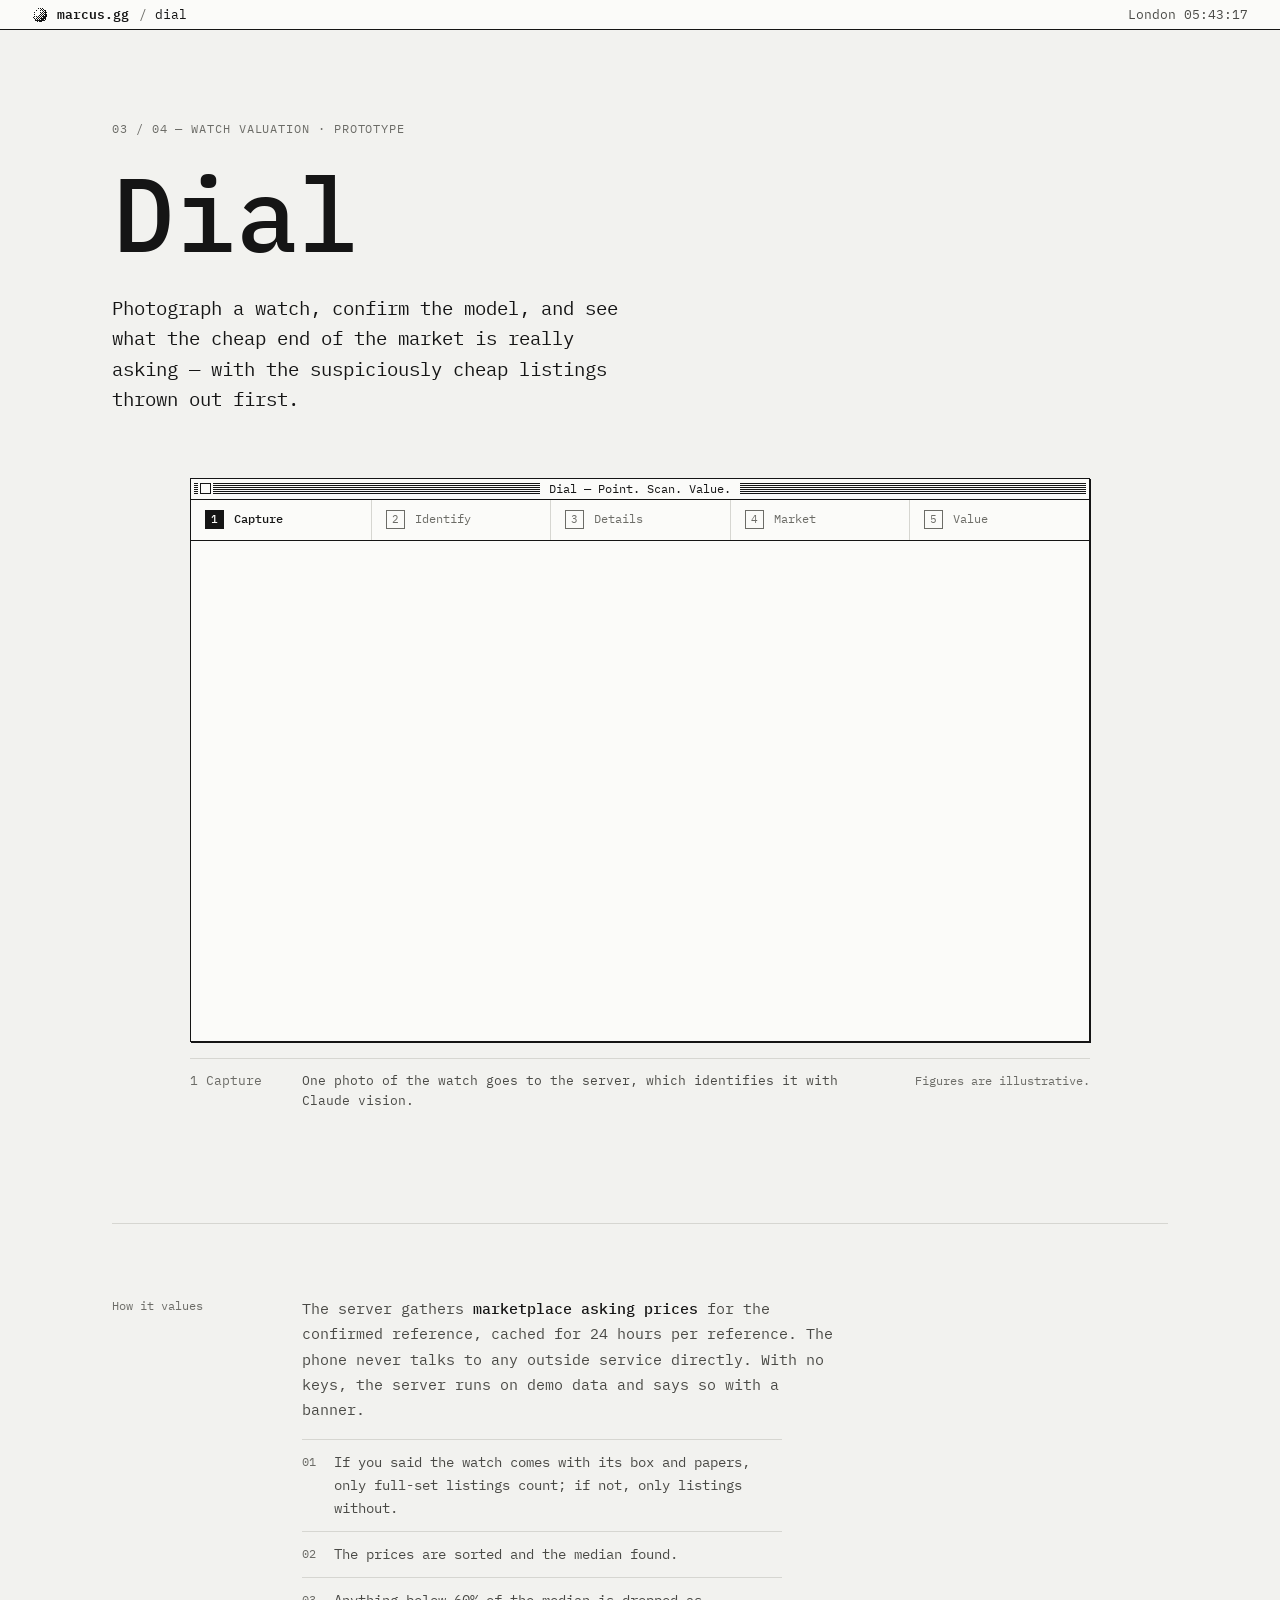
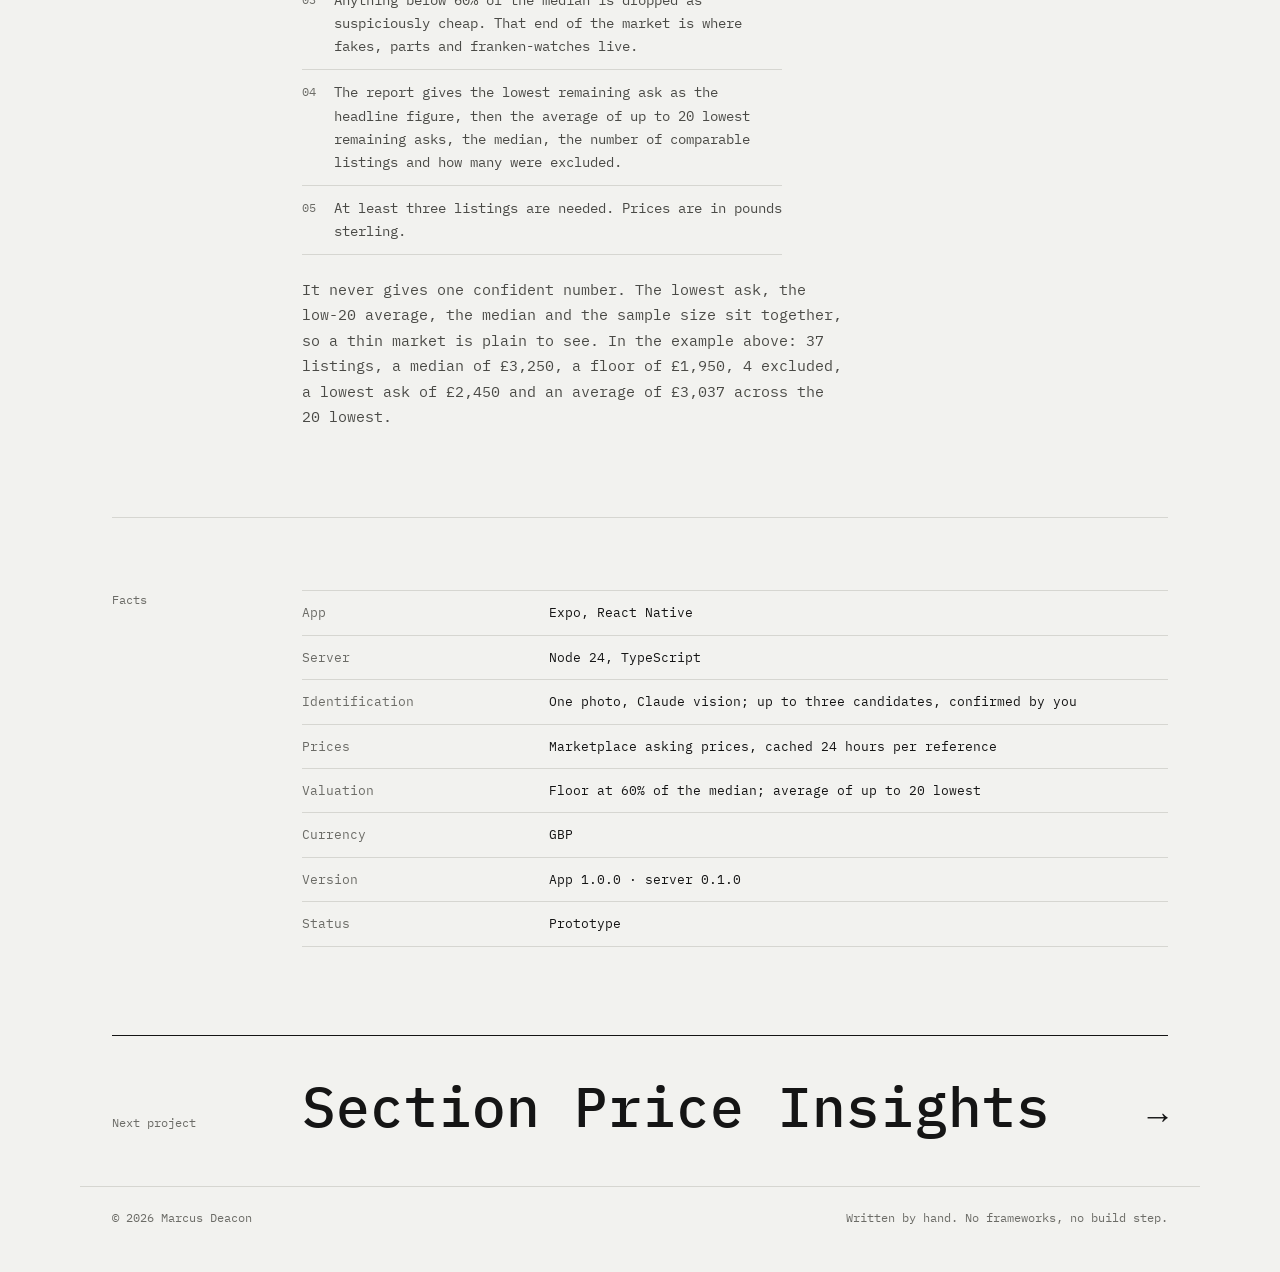
==== dial/index.html @ a02bda82 "WIP: project pages mid-build (Dial, Vestra, Section Price Insights) Snapshot of the project pages wh" ====
<!DOCTYPE html>
<html lang="en-GB">
<head>
  <meta charset="utf-8">
  <meta name="viewport" content="width=device-width, initial-scale=1">
  <title>Dial — Marcus Deacon</title>
  <meta name="description" content="Dial: photograph a watch, confirm the model, and see what the cheap end of the market is really asking, with the suspiciously cheap listings thrown out first.">
  <meta property="og:title" content="Dial — Marcus Deacon">
  <meta property="og:description" content="Dial: photograph a watch, confirm the model, and see what the cheap end of the market is really asking, with the suspiciously cheap listings thrown out first.">
  <meta property="og:url" content="https://marcus.gg/dial/">
  <meta property="og:type" content="website">
  <meta property="og:image" content="https://marcus.gg/assets/og.png">
  <meta name="twitter:card" content="summary_large_image">
  <meta name="twitter:image" content="https://marcus.gg/assets/og.png">
  <meta name="theme-color" content="#fbfbf9">
  <link rel="icon" href="data:image/svg+xml,%3Csvg xmlns='http://www.w3.org/2000/svg' viewBox='0 0 16 16'%3E%3Crect width='16' height='16' fill='%23fbfbf9'/%3E%3Ccircle cx='8' cy='8' r='6' fill='%23151515'/%3E%3C/svg%3E">
  <link rel="preload" as="font" type="font/woff2" crossorigin href="/assets/fonts/ibm-plex-mono-400.woff2">
  <link rel="preload" as="font" type="font/woff2" crossorigin href="/assets/fonts/ibm-plex-mono-500.woff2">
  <link rel="stylesheet" href="/css/style.css">
  <link rel="stylesheet" href="/css/dial.css">
</head>
<body class="pg-dial">

  <header class="menubar">
    <a class="mb-home" href="/"><canvas id="mb-orb" width="16" height="16" aria-hidden="true"></canvas>marcus.gg</a>
    <span class="mb-crumb">/<b>dial</b></span>
    <div class="mb-right" aria-hidden="true">
      <span class="mb-dim" id="coords"></span>
      <span id="clock"></span>
    </div>
  </header>

  <main>
    <header class="pg-head">
      <p class="pg-kicker" data-dz data-at="120">03 / 04 — Watch valuation · Prototype</p>
      <h1 data-type data-at="260" data-cps="60">Dial</h1>
      <p class="pg-lede" data-dz data-at="1100">Photograph a watch, confirm the model, and see what the cheap end of the market is really asking — with the suspiciously cheap listings thrown out first.</p>
    </header>

    <section class="dl" aria-label="How Dial works, in five steps">
      <figure class="dl-fig" data-zoom>
        <div class="win active dl-win" id="dl-win" data-zoom-target>
          <div class="win-bar"><span class="win-box" aria-hidden="true"></span><span class="win-title">Dial — Point. Scan. Value.</span></div>
          <div class="dl-steps" id="dl-steps" role="group" aria-label="Steps">
            <button type="button" class="dl-step" data-step="0" aria-label="Step 1: Capture" aria-current="step"><span class="n">1</span><span class="l">Capture</span><span class="bar" aria-hidden="true"></span></button>
            <button type="button" class="dl-step" data-step="1" aria-label="Step 2: Identify"><span class="n">2</span><span class="l">Identify</span><span class="bar" aria-hidden="true"></span></button>
            <button type="button" class="dl-step" data-step="2" aria-label="Step 3: Details"><span class="n">3</span><span class="l">Details</span><span class="bar" aria-hidden="true"></span></button>
            <button type="button" class="dl-step" data-step="3" aria-label="Step 4: Market"><span class="n">4</span><span class="l">Market</span><span class="bar" aria-hidden="true"></span></button>
            <button type="button" class="dl-step" data-step="4" aria-label="Step 5: Value"><span class="n">5</span><span class="l">Value</span><span class="bar" aria-hidden="true"></span></button>
          </div>
          <div class="dl-screen">
            <canvas id="dl-canvas" role="img" aria-label="Viewfinder: an example diver's watch, its hands at your local time, being photographed."></canvas>
          </div>
        </div>
        <figcaption class="dl-cap">
          <ol class="dl-caps" id="dl-caps" data-dz>
            <li class="on"><span class="k">1 Capture</span><span class="t">One photo of the watch goes to the server, which identifies it with Claude vision.</span></li>
            <li><span class="k">2 Identify</span><span class="t">Up to three candidates come back, each with a confidence level and a way to verify it; when two sizes look alike, both are shown and you confirm the right one.</span></li>
            <li><span class="k">3 Details</span><span class="t">You add what a photo can’t show: the year, whether it has its box and papers, and its condition.</span></li>
            <li><span class="k">4 Market</span><span class="t">Asking prices for that reference are sorted, anything under 60% of the median is dropped, and the lowest 20 that remain are averaged.</span></li>
            <li><span class="k">5 Value</span><span class="t">The lowest ask, the low-20 average, the median and the sample size arrive together, never as one confident number.</span></li>
          </ol>
          <p class="dl-note" data-dz>Figures are illustrative.</p>
        </figcaption>
      </figure>
    </section>

    <section class="dl-how" aria-labelledby="how-h">
      <h2 id="how-h" data-type>How it values</h2>
      <div class="pg-prose" data-dz>
        <p>The server gathers <strong>marketplace asking prices</strong> for the confirmed reference, cached for 24 hours per reference. The phone never talks to any outside service directly. With no keys, the server runs on demo data and says so with a banner.</p>
        <ol class="dl-rules">
          <li>If you said the watch comes with its box and papers, only full-set listings count; if not, only listings without.</li>
          <li>The prices are sorted and the median found.</li>
          <li>Anything below 60% of the median is dropped as suspiciously cheap. That end of the market is where fakes, parts and franken-watches live.</li>
          <li>The report gives the lowest remaining ask as the headline figure, then the average of up to 20 lowest remaining asks, the median, the number of comparable listings and how many were excluded.</li>
          <li>At least three listings are needed. Prices are in pounds sterling.</li>
        </ol>
        <p>It never gives one confident number. The lowest ask, the low-20 average, the median and the sample size sit together, so a thin market is plain to see. In the example above: <span data-dl="n">37</span> listings, a median of <span data-dl="median">£3,250</span>, a floor of <span data-dl="floor">£1,950</span>, <span data-dl="out">4</span> excluded, a lowest ask of <span data-dl="lowest">£2,450</span> and an average of <span data-dl="avg">£3,037</span> across the <span data-dl="lown">20</span> lowest.</p>
      </div>
    </section>

    <section class="pg-facts" aria-labelledby="facts-h">
      <h2 id="facts-h" data-type>Facts</h2>
      <dl data-dz>
        <dt>App</dt><dd>Expo, React Native</dd>
        <dt>Server</dt><dd>Node 24, TypeScript</dd>
        <dt>Identification</dt><dd>One photo, Claude vision; up to three candidates, confirmed by you</dd>
        <dt>Prices</dt><dd>Marketplace asking prices, cached 24 hours per reference</dd>
        <dt>Valuation</dt><dd>Floor at 60% of the median; average of up to 20 lowest</dd>
        <dt>Currency</dt><dd>GBP</dd>
        <dt>Version</dt><dd>App 1.0.0 · server 0.1.0</dd>
        <dt>Status</dt><dd>Prototype</dd>
      </dl>
    </section>
  </main>

  <nav class="pg-next" aria-label="Next project">
    <a href="/insights/"><span class="k">Next project</span><span class="t">Section Price Insights</span><span class="go" aria-hidden="true">→</span></a>
  </nav>

  <footer>
    <span>© 2026 Marcus Deacon</span>
    <span>Written by hand. No frameworks, no build step.</span>
  </footer>

  <script src="/js/core.js"></script>
  <script src="/js/dial.js"></script>
</body>
</html>
---- css/style.css ----
/* marcus.gg — hand-rolled, zero dependencies.
   Off-white paper, grey rules, one typeface. The motion is borrowed from
   older machines: text that types itself in, windows that zoom open,
   a dithered dissolve, and a sphere drawn one bit at a time.
   This file holds everything shared; each project page adds its own sheet. */

@font-face { font-family: 'IBM Plex Mono'; font-style: normal; font-weight: 400; font-display: swap; src: url('../assets/fonts/ibm-plex-mono-400.woff2') format('woff2'); }
@font-face { font-family: 'IBM Plex Mono'; font-style: normal; font-weight: 500; font-display: swap; src: url('../assets/fonts/ibm-plex-mono-500.woff2') format('woff2'); }
@font-face { font-family: 'IBM Plex Mono'; font-style: normal; font-weight: 600; font-display: swap; src: url('../assets/fonts/ibm-plex-mono-600.woff2') format('woff2'); }

:root {
  --bg: #f2f2ef;
  --paper: #fbfbf9;
  --ink: #151515;
  --ink-2: #4a4a46;
  --ink-3: #6c6c67;
  --rule: #d6d6d1;
  --rule-2: #bfbfb9;
  --mono: 'IBM Plex Mono', ui-monospace, Menlo, Consolas, monospace;
  --bar-h: 30px;
  --gutter: 32px;
  --max: 1120px;
  color-scheme: light;
}

* { box-sizing: border-box; }

html { scroll-behavior: smooth; scroll-padding-top: calc(var(--bar-h) + 24px); }

body {
  margin: 0;
  background: var(--bg);
  color: var(--ink);
  font: 400 14px/1.65 var(--mono);
  -webkit-font-smoothing: antialiased;
  text-rendering: optimizeLegibility;
  overflow-x: clip;
}

::selection { background: var(--ink); color: var(--paper); }

a { color: inherit; text-decoration: underline; text-decoration-thickness: 1px; text-underline-offset: 3px; }
/* hover is a selection: ink behind, paper in front, no easing — the way a menu highlights */
a:hover { background: var(--ink); color: var(--paper); text-decoration: none; }

:focus-visible { outline: 1px solid var(--ink); outline-offset: 3px; }

button { font: inherit; color: inherit; }
canvas { display: block; }

h1, h2, h3, p, dl, dd, figure, ul, ol { margin: 0; }

.sr-only { position: absolute; width: 1px; height: 1px; overflow: hidden; clip: rect(0 0 0 0); white-space: nowrap; }

/* ---------- the menu bar ---------- */

.menubar {
  position: sticky; top: 0; z-index: 50;
  height: var(--bar-h);
  display: flex; align-items: stretch;
  padding: 0 calc(var(--gutter) - 10px);
  background: var(--paper);
  border-bottom: 1px solid var(--ink);
  font-size: 12.5px; line-height: 1;
  font-variant-numeric: tabular-nums;
}
.menubar a { display: flex; align-items: center; padding: 0 10px; text-decoration: none; }
.mb-home { font-weight: 600; gap: 9px; }
.mb-home canvas { width: 16px; height: 16px; image-rendering: pixelated; image-rendering: crisp-edges; }
.mb-home:hover canvas { filter: invert(1); }
.mb-crumb { display: flex; align-items: center; color: var(--ink-3); white-space: nowrap; }
.mb-crumb b { font-weight: 400; color: var(--ink); margin-left: 8px; }
.mb-right { margin-left: auto; display: flex; align-items: center; gap: 26px; padding: 0 10px; color: var(--ink-2); white-space: nowrap; }
.mb-dim { color: var(--ink-3); }

/* ---------- layout ---------- */

main { max-width: var(--max); margin: 0 auto; padding: 0 var(--gutter); }

.band { padding: 64px 0 68px; border-top: 1px solid var(--rule); }

/* ---------- index (hero) ---------- */

.hero {
  display: grid; grid-template-columns: minmax(0, 1.1fr) minmax(0, 0.9fr); gap: 40px 56px; align-items: center;
  min-height: min(calc(100svh - var(--bar-h)), 780px);
  padding: 56px 0 72px;
}
.hero h1 { margin: 0 0 18px; font-size: clamp(34px, 6.2vw, 68px); font-weight: 500; line-height: 1.05; white-space: nowrap; }
.role { margin: 0 0 34px; font-size: 13px; color: var(--ink-2); }
.lede { margin: 0 0 34px; font-size: 16px; line-height: 1.62; max-width: 38ch; }
.now { font-size: 13px; color: var(--ink-2); }
.caret {
  display: inline-block; width: 0.62em; height: 1.2em; margin-left: 4px; vertical-align: -0.24em;
  background: var(--ink); animation: blink 1.06s steps(1) infinite;
}
@keyframes blink { 50% { opacity: 0; } }

.fig { width: 100%; max-width: 440px; justify-self: end; }
#orb { width: 100%; aspect-ratio: 1; cursor: grab; touch-action: pan-y; }
#orb:active { cursor: grabbing; }
.fig figcaption {
  display: flex; justify-content: space-between; gap: 12px;
  margin-top: 6px; padding-top: 8px; border-top: 1px solid var(--rule);
  font-size: 11px; color: var(--ink-3); font-variant-numeric: tabular-nums;
}

/* ---------- windows ---------- */

.win { background: var(--paper); border: 1px solid var(--ink); box-shadow: 1px 1px 0 var(--ink); }
.win-bar {
  position: relative; height: 21px;
  display: flex; align-items: center; justify-content: center;
  border-bottom: 1px solid var(--ink);
}
/* the title-bar pinstripes belong to the focused window only, as they did */
.win-bar::before {
  content: ''; position: absolute; inset: 4px 3px;
  background: repeating-linear-gradient(to bottom, var(--ink) 0 1px, transparent 1px 2px);
  transform: scaleX(0); transition: transform 0.18s steps(6, end);
}
.win.active .win-bar::before { transform: scaleX(1); }
.win-title { position: relative; padding: 0 9px; background: var(--paper); font-size: 11.5px; color: var(--ink-3); line-height: 1; white-space: nowrap; }
.win.active .win-title { color: var(--ink); }
.win-box {
  position: absolute; left: 9px; top: 4px; width: 11px; height: 11px;
  border: 1px solid var(--ink); background: var(--paper); box-shadow: 0 0 0 2px var(--paper);
  opacity: 0;
}
.win.active .win-box { opacity: 1; }

/* ---------- the project index ---------- */

.index { list-style: none; padding: 0; margin: 0; }
.pj {
  display: grid; grid-template-columns: minmax(0, 0.85fr) minmax(0, 1.15fr); gap: 28px 56px; align-items: center;
  padding: 56px 0; border-top: 1px solid var(--rule);
  text-decoration: none;
}
.index li:first-child .pj { border-top: 0; padding-top: 8px; }
.pj:hover { background: none; color: inherit; }
.pj-n { font-size: 12px; color: var(--ink-3); font-variant-numeric: tabular-nums; }
.pj-text { display: flex; flex-direction: column; align-items: flex-start; gap: 12px; min-width: 0; }
.pj-name { font-size: clamp(26px, 3.2vw, 34px); font-weight: 500; line-height: 1.15; }
.pj-line { font-size: 14px; line-height: 1.6; color: var(--ink-2); max-width: 40ch; }
.pj-meta { font-size: 11px; letter-spacing: 0.08em; text-transform: uppercase; color: var(--ink-3); }
.pj-open { display: inline-flex; gap: 10px; align-items: baseline; font-size: 12.5px; margin-top: 6px; }
.pj-open .go { display: inline-block; transition: transform 0.24s steps(3, end); }
.pj:hover .pj-open, .pj:focus-visible .pj-open { background: var(--ink); color: var(--paper); box-shadow: 0 0 0 4px var(--ink); }
.pj:hover .pj-open .go, .pj:focus-visible .pj-open .go { transform: translateX(6px); }
.pj:focus-visible { outline: none; }
.pj-fig .mini { width: 100%; height: clamp(200px, 22vw, 264px); }

/* ---------- rows: log index and contact ---------- */

.rows { list-style: none; margin: 0; padding: 0; border-bottom: 1px solid var(--rule); }
.rows li { border-top: 1px solid var(--rule); }
.row {
  display: grid; grid-template-columns: 130px minmax(0, 1fr) auto; gap: 18px; align-items: baseline;
  width: calc(100% + 24px); margin: 0 -12px; padding: 13px 12px;
  background: none; border: 0; text-align: left; text-decoration: none; cursor: pointer;
}
.row:hover, .row:focus-visible { background: var(--ink); color: var(--paper); outline: none; }
.row .k { color: var(--ink-3); }
.row:hover .k, .row:focus-visible .k { color: var(--rule-2); }
.row .go { display: inline-block; transition: transform 0.24s steps(3, end); }
.row:hover .go, .row:focus-visible .go { transform: translateX(6px); }
.row > span:nth-child(2) { min-width: 0; overflow-wrap: anywhere; }
.commit { margin: 18px 0 0; font-size: 12px; color: var(--ink-3); }
.commit[hidden] { display: none; }
.commit b { font-weight: 500; color: var(--ink); }

/* ---------- about ---------- */

.about { display: grid; grid-template-columns: minmax(0, 1.2fr) minmax(0, 0.8fr); gap: 32px 56px; align-items: start; }
.about p { margin: 0 0 18px; font-size: 15px; line-height: 1.7; max-width: 50ch; }
.about p:last-child { margin-bottom: 0; }
.spec { display: grid; grid-template-columns: auto minmax(0, 1fr); font-size: 12.5px; border-top: 1px solid var(--rule); }
.spec dt, .spec dd { margin: 0; padding: 9px 0; border-bottom: 1px solid var(--rule); }
.spec dt { padding-right: 28px; color: var(--ink-3); }

/* ---------- footer ---------- */

footer {
  max-width: var(--max); margin: 0 auto; padding: 22px var(--gutter) 44px;
  display: flex; flex-wrap: wrap; justify-content: space-between; gap: 8px 24px;
  border-top: 1px solid var(--rule);
  font-size: 11.5px; color: var(--ink-3);
}

/* ---------- log page ---------- */

.sec {
  display: grid; grid-template-columns: 150px minmax(0, 1fr); gap: 0 40px;
  padding: 72px 0 88px; border-top: 1px solid var(--rule);
}
main > .sec:first-child { border-top: 0; }
.sec-label {
  position: sticky; top: calc(var(--bar-h) + 28px); align-self: start;
  font-size: 12px; font-weight: 400; color: var(--ink-3); line-height: 1.4;
}
.sec-label .n { color: var(--ink); margin-right: 12px; }
.entry h2 { margin: 0 0 18px; font-size: 20px; font-weight: 500; line-height: 1.3; }
.entry p { margin: 0 0 16px; font-size: 14.5px; line-height: 1.75; color: var(--ink-2); max-width: 64ch; }
.entry p:last-child { margin-bottom: 0; }
.entry strong { color: var(--ink); font-weight: 500; }

/* ---------- project pages: the shared frame (each page lays out its own middle) ---------- */

.pg-head { padding: clamp(56px, 10vh, 112px) 0 clamp(40px, 7vh, 72px); max-width: 780px; }
.pg-kicker { font-size: 11.5px; letter-spacing: 0.08em; text-transform: uppercase; color: var(--ink-3); margin-bottom: 22px; }
.pg-head h1 { font-size: clamp(44px, 9vw, 104px); font-weight: 500; line-height: 1; margin-bottom: 28px; white-space: nowrap; }
.pg-lede { font-size: clamp(16px, 1.6vw, 19px); line-height: 1.6; max-width: 46ch; }
.pg-note { font-size: 11.5px; color: var(--ink-3); }
.pg-prose p { font-size: 14.5px; line-height: 1.75; color: var(--ink-2); max-width: 60ch; margin-bottom: 16px; }
.pg-prose p:last-child { margin-bottom: 0; }
.pg-prose strong { color: var(--ink); font-weight: 500; }
.pg-facts { display: grid; grid-template-columns: 150px minmax(0, 1fr); gap: 0 40px; padding: 72px 0 88px; border-top: 1px solid var(--rule); }
.pg-facts h2 { font-size: 12px; font-weight: 400; color: var(--ink-3); }
.pg-facts dl { display: grid; grid-template-columns: minmax(120px, 0.4fr) minmax(0, 1fr); font-size: 13px; border-top: 1px solid var(--rule); }
.pg-facts dt, .pg-facts dd { padding: 11px 0; border-bottom: 1px solid var(--rule); }
.pg-facts dt { color: var(--ink-3); padding-right: 24px; }
.pg-next { max-width: var(--max); margin: 0 auto; padding: 0 var(--gutter); }
.pg-next a {
  display: grid; grid-template-columns: 150px minmax(0, 1fr) auto; gap: 0 40px; align-items: baseline;
  padding: 40px 0 44px; border-top: 1px solid var(--ink); text-decoration: none;
}
.pg-next .k { font-size: 12px; color: var(--ink-3); }
.pg-next .t { font-size: clamp(28px, 5vw, 56px); font-weight: 500; line-height: 1.1; }
.pg-next .go { font-size: clamp(22px, 3vw, 34px); display: inline-block; transition: transform 0.24s steps(3, end); }
.pg-next a:hover { background: var(--ink); color: var(--paper); }
.pg-next a:hover .k { color: var(--rule-2); }
.pg-next a:hover .go { transform: translateX(10px); }

/* ---------- motion ---------- */

.zoom { position: fixed; inset: 0; width: 100%; height: 100%; pointer-events: none; z-index: 60; }

/* typing: the text is uncovered one character at a time behind a block caret (mono makes 1ch exact) */
.js .tw { position: relative; display: inline-block; white-space: nowrap; max-width: 100%; }
.js .tw .tw-text { display: inline-block; clip-path: inset(0 100% 0 0); }
.js .tw.on .tw-text { animation: type calc(var(--n) * var(--cps, 34ms)) steps(var(--n), end) var(--d, 0ms) forwards; }
.js .tw .tw-caret { position: absolute; left: 0; top: 0.08em; bottom: 0.08em; width: 1ch; background: var(--ink); opacity: 0; pointer-events: none; }
.js .tw.on .tw-caret { opacity: 1; animation: caret calc(var(--n) * var(--cps, 34ms)) steps(var(--n), end) var(--d, 0ms) both; }
.js .tw.done .tw-caret { transform: translateX(calc(var(--n) * 1ch)); animation: caret-out 0.9s steps(1, end) forwards; }
@keyframes type { to { clip-path: inset(0 0 0 0); } }
@keyframes caret { from { transform: translateX(0); } to { transform: translateX(calc(var(--n) * 1ch)); } }
@keyframes caret-out { 0% { opacity: 1; } 33% { opacity: 0; } 66% { opacity: 1; } 100% { opacity: 0; } }

/* cross-document navigation opens like an iris, in steps */
@view-transition { navigation: auto; }
::view-transition-old(root) { animation: none; }
::view-transition-new(root) { animation: iris 0.56s steps(10, end) both; }
@keyframes iris { from { clip-path: circle(0 at 50% 42%); } to { clip-path: circle(80% at 50% 42%); } }

/* ---------- responsive ---------- */

@media (max-width: 900px) {
  :root { --gutter: 20px; }
  .band { padding: 56px 0 64px; }
  .hero { grid-template-columns: 1fr; min-height: 0; padding: 44px 0 56px; }
  .fig { justify-self: center; max-width: 340px; }
  .pj { grid-template-columns: minmax(0, 1fr); padding: 44px 0; }
  .about { grid-template-columns: 1fr; }
  .sec, .pg-facts { grid-template-columns: 1fr; padding: 52px 0 64px; }
  .sec-label { position: static; margin-bottom: 26px; }
  .pg-facts h2 { margin-bottom: 20px; }
  .pg-next a { grid-template-columns: minmax(0, 1fr) auto; }
  .pg-next .k { grid-column: 1 / -1; margin-bottom: 8px; }
  .mb-dim { display: none; }
}

@media (max-width: 480px) {
  .menubar { padding: 0 6px; font-size: 12px; }
  .menubar a { padding: 0 7px; }
  .mb-right { gap: 14px; padding: 0 7px; }
  .row { grid-template-columns: 84px minmax(0, 1fr) auto; gap: 12px; }
  .pg-facts dl { grid-template-columns: minmax(96px, 0.45fr) minmax(0, 1fr); }
}

@media (prefers-reduced-motion: reduce) {
  *, *::before, *::after { animation: none !important; transition: none !important; }
  html { scroll-behavior: auto; }
  ::view-transition-group(*), ::view-transition-old(*), ::view-transition-new(*) { animation: none !important; }
}

@media print {
  * { -webkit-mask-image: none !important; mask-image: none !important; }
  .js .tw .tw-text { clip-path: none !important; }
  .menubar, .zoom, .tw-caret, .caret { display: none !important; }
}
---- css/dial.css ----
/* Dial — a single instrument you step through: capture, identify, details, market, value.
   Shares every token with style.css; only the instrument and the rules list live here. */

.dl { padding: 0 0 clamp(64px, 10vh, 104px); }
.dl-fig { max-width: 900px; margin: 0 auto; }

/* ---------- the step bar ---------- */

.dl-steps {
  display: grid; grid-template-columns: repeat(5, minmax(0, 1fr));
  border-bottom: 1px solid var(--ink);
}
.dl-step {
  position: relative;
  display: flex; align-items: center; gap: 10px; min-width: 0;
  padding: 10px 14px 11px;
  background: none; border: 0; border-left: 1px solid var(--rule);
  font-size: 12px; line-height: 1; text-align: left; color: var(--ink-3);
  cursor: pointer;
}
.dl-step:first-child { border-left: 0; }
.dl-step .n {
  flex: none; display: inline-grid; place-items: center;
  width: 19px; height: 19px; border: 1px solid currentColor;
  font-size: 11px; font-variant-numeric: tabular-nums;
}
.dl-step .l { min-width: 0; white-space: nowrap; }
.dl-step[aria-current="step"] { color: var(--ink); font-weight: 500; }
.dl-step[aria-current="step"] .n { background: var(--ink); border-color: var(--ink); color: var(--paper); }
/* hover is a selection, as everywhere else on the site */
.dl-step:hover { background: var(--ink); color: var(--paper); }
.dl-step:hover .n { border-color: var(--paper); }
.dl-step[aria-current="step"]:hover .n { background: var(--paper); color: var(--ink); }
.dl-step:focus-visible { outline: 1px solid var(--ink); outline-offset: -5px; }
.dl-step:hover:focus-visible { outline-color: var(--paper); }
/* the stepped progress line under the active step (driven by dial.js) */
.dl-step .bar {
  position: absolute; left: 0; right: 0; bottom: -1px; height: 2px;
  background: var(--ink); transform: scaleX(0); transform-origin: left center;
  pointer-events: none;
}
.dl-step:not([aria-current="step"]) .bar { visibility: hidden; }

/* ---------- the screen ---------- */

.dl-screen { position: relative; background: var(--paper); }
#dl-canvas { width: 100%; height: 500px; }

/* ---------- caption ---------- */

.dl-cap {
  display: grid; grid-template-columns: minmax(0, 1fr) auto; gap: 8px 32px; align-items: start;
  margin-top: 16px; padding-top: 12px; border-top: 1px solid var(--rule);
}
.dl-caps { list-style: none; margin: 0; padding: 0; display: grid; gap: 8px; }
.dl-caps li { display: grid; grid-template-columns: 96px minmax(0, 1fr); gap: 0 16px; font-size: 13px; line-height: 1.6; }
.dl-caps .k { color: var(--ink-3); white-space: nowrap; }
.dl-caps .t { color: var(--ink-2); max-width: 68ch; }
.dl-note { font-size: 11.5px; line-height: 1.6; color: var(--ink-3); white-space: nowrap; padding-top: 1px; }

/* with script, one caption shows at a time; all five share a cell so the height never jumps */
.js .dl-caps li { grid-area: 1 / 1; visibility: hidden; }
.js .dl-caps li.on { visibility: visible; }

/* without script there is nothing to step through: the captions carry the story */
html:not(.js) .dl-win { display: none; }
html:not(.js) .dl-cap { margin-top: 0; }

/* ---------- how it values ---------- */

.dl-how {
  display: grid; grid-template-columns: 150px minmax(0, 1fr); gap: 0 40px;
  padding: 72px 0 88px; border-top: 1px solid var(--rule);
}
.dl-how h2 { font-size: 12px; font-weight: 400; color: var(--ink-3); line-height: 1.65; }
.dl-rules {
  list-style: none; counter-reset: rule; margin: 4px 0 22px; padding: 0;
  max-width: 60ch; border-top: 1px solid var(--rule);
}
.dl-rules li {
  counter-increment: rule;
  display: grid; grid-template-columns: 32px minmax(0, 1fr);
  padding: 11px 0; border-bottom: 1px solid var(--rule);
  font-size: 14px; line-height: 1.65; color: var(--ink-2);
}
.dl-rules li::before { content: counter(rule, decimal-leading-zero); color: var(--ink-3); font-size: 12px; line-height: 1.9; }

/* ---------- responsive ---------- */

@media (max-width: 900px) {
  .dl-how { grid-template-columns: 1fr; padding: 52px 0 64px; }
  .dl-how h2 { margin-bottom: 20px; }
}

@media (max-width: 720px) {
  .dl-cap { grid-template-columns: minmax(0, 1fr); }
  .dl-caps li { grid-template-columns: minmax(0, 1fr); gap: 2px; }
}

@media (max-width: 600px) {
  .dl-step { justify-content: center; padding: 10px 4px 11px; }
  .dl-step .l { display: none; }
  #dl-canvas { height: 480px; }
}
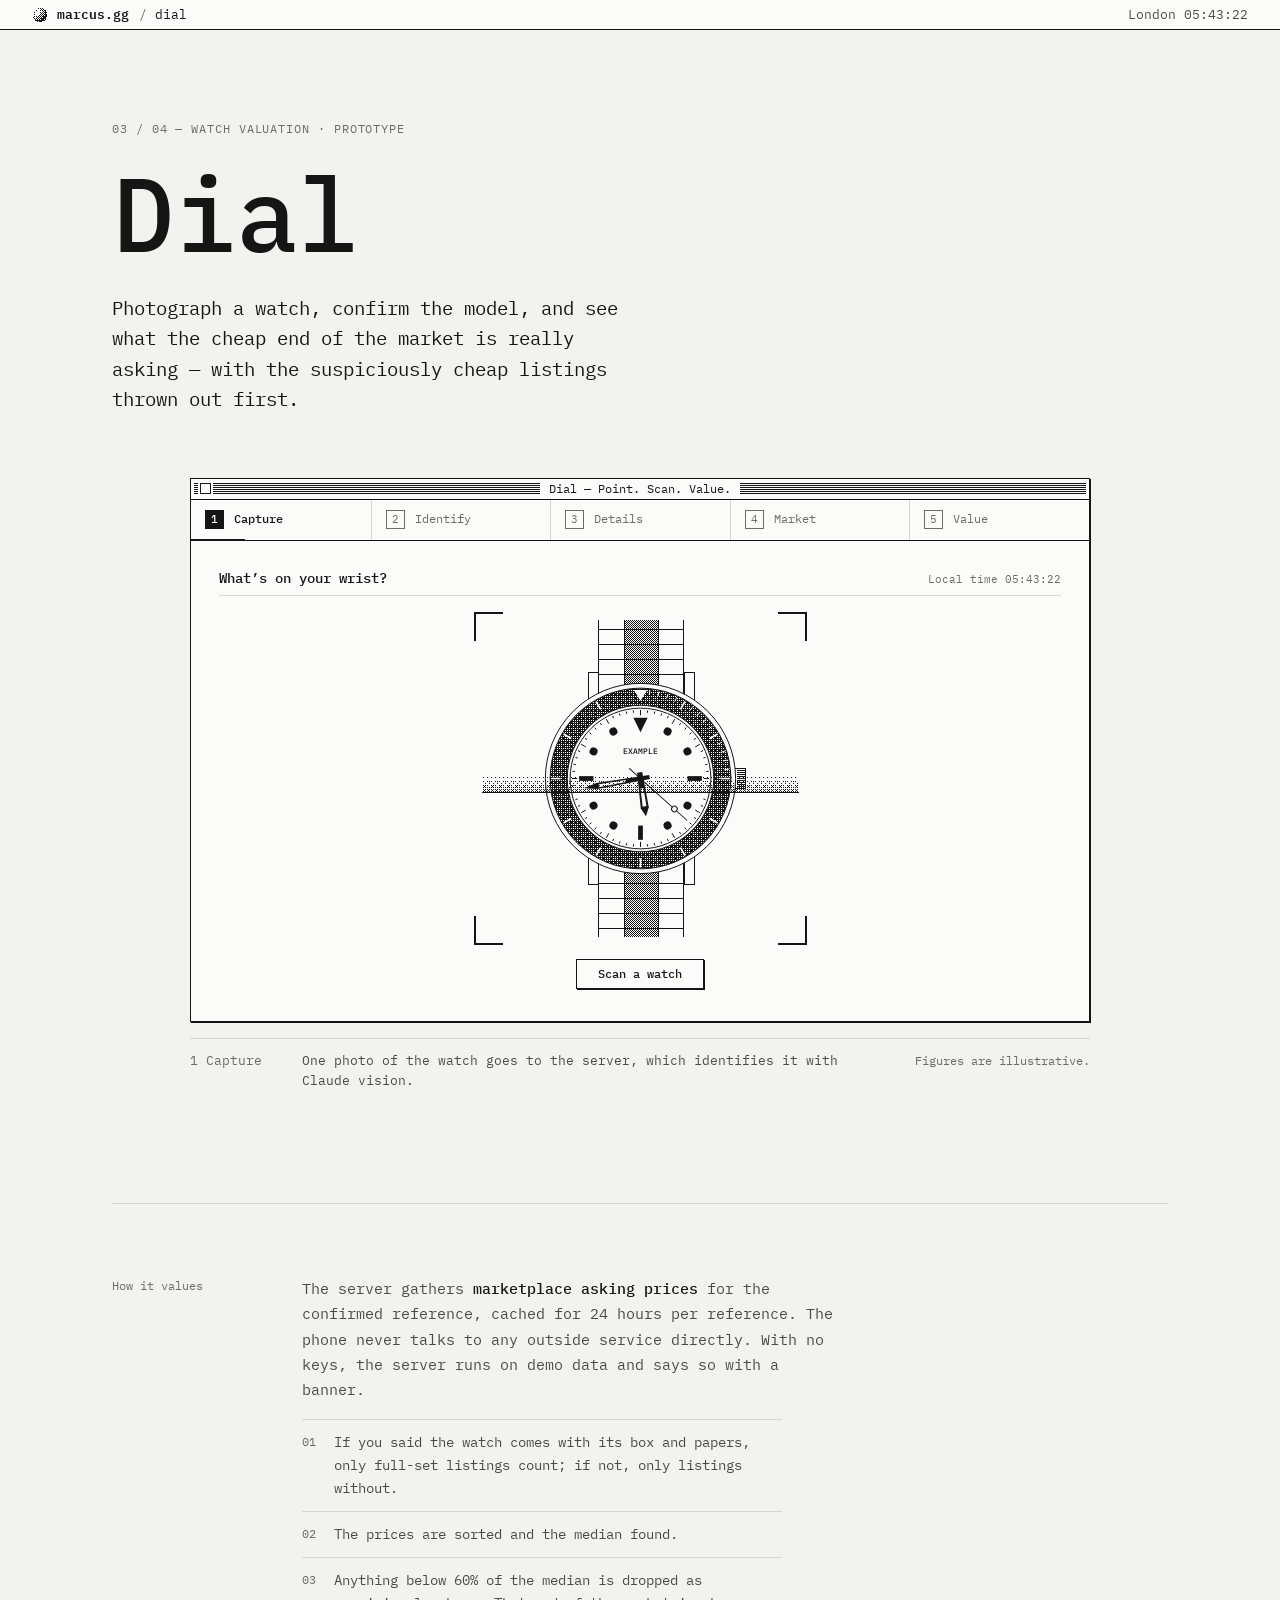
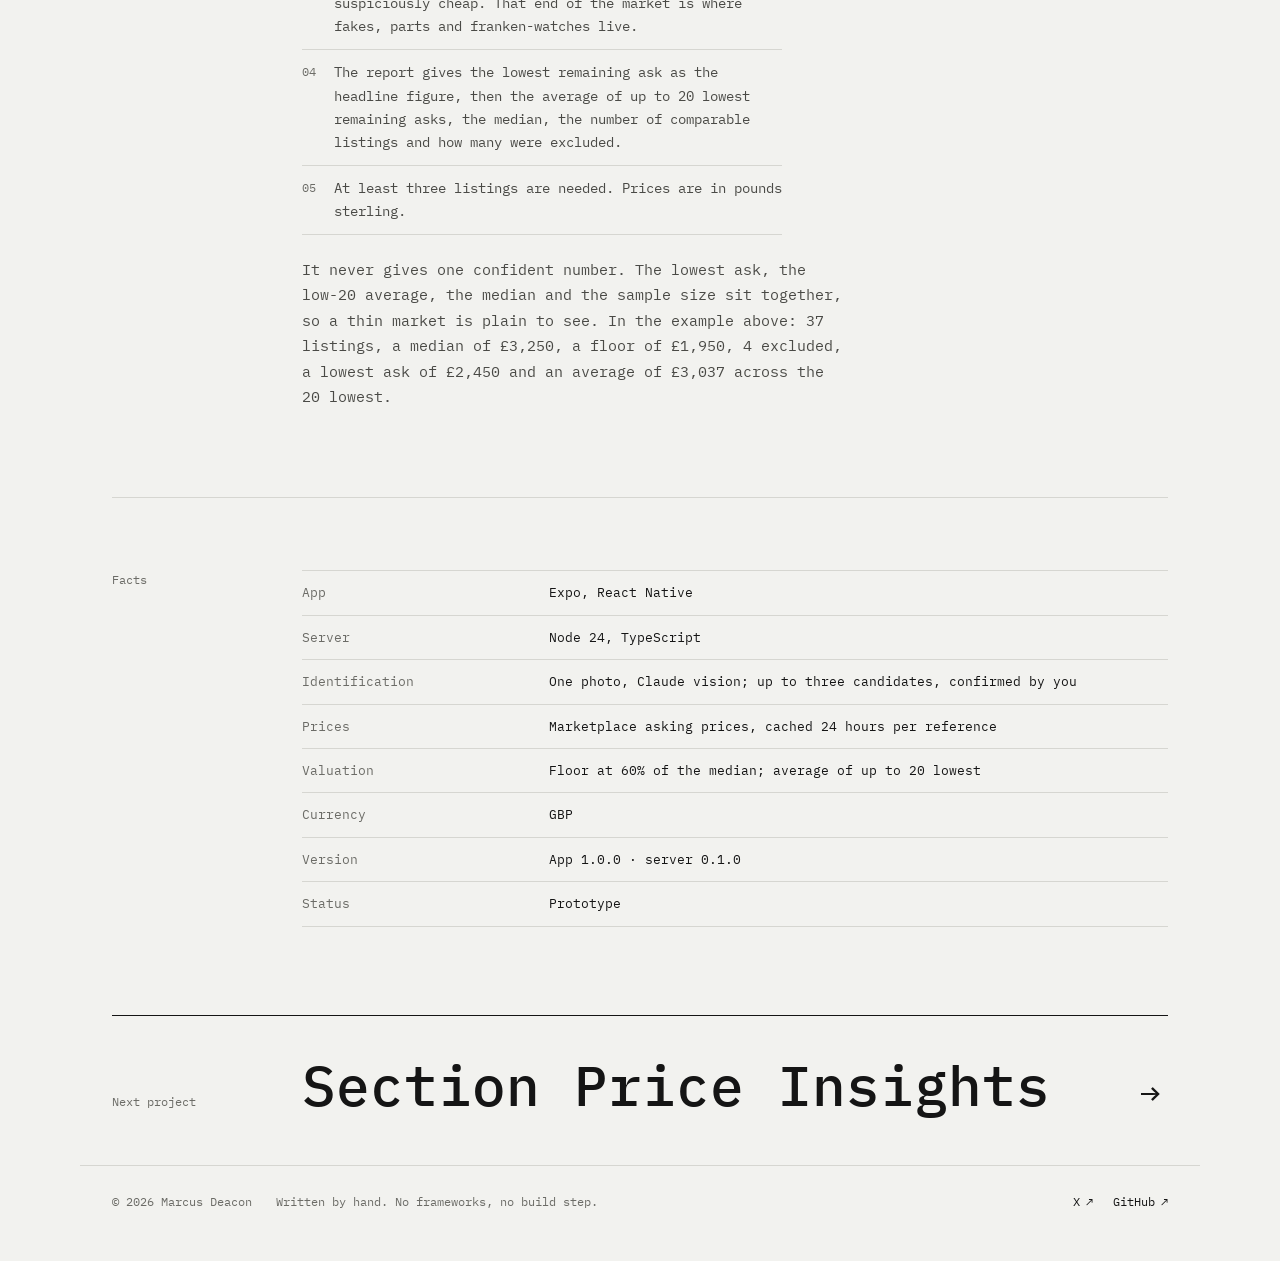
==== commit 3c555ba6: "Home ends at the about band; X and GitHub move to the footer - Remove the notes rows, the live commi" ====
--- a/dial/index.html
+++ b/dial/index.html
@@ -100,8 +100,11 @@
   </nav>
 
   <footer>
-    <span>© 2026 Marcus Deacon</span>
-    <span>Written by hand. No frameworks, no build step.</span>
+    <p class="foot-note"><span>© 2026 Marcus Deacon</span><span>Written by hand. No frameworks, no build step.</span></p>
+    <ul class="foot-links" aria-label="Elsewhere">
+      <li><a href="https://x.com/nerhhx" target="_blank" rel="noopener">X <span class="go" aria-hidden="true">↗</span></a></li>
+      <li><a href="https://github.com/Nerhh" target="_blank" rel="noopener">GitHub <span class="go" aria-hidden="true">↗</span></a></li>
+    </ul>
   </footer>
 
   <script src="/js/core.js"></script>
--- a/css/style.css
+++ b/css/style.css
@@ -7,6 +7,10 @@
 @font-face { font-family: 'IBM Plex Mono'; font-style: normal; font-weight: 400; font-display: swap; src: url('../assets/fonts/ibm-plex-mono-400.woff2') format('woff2'); }
 @font-face { font-family: 'IBM Plex Mono'; font-style: normal; font-weight: 500; font-display: swap; src: url('../assets/fonts/ibm-plex-mono-500.woff2') format('woff2'); }
 @font-face { font-family: 'IBM Plex Mono'; font-style: normal; font-weight: 600; font-display: swap; src: url('../assets/fonts/ibm-plex-mono-600.woff2') format('woff2'); }
+/* arrows and the tick live in a separate tiny subset, so → ↗ ✓ render in Plex rather than a fallback face */
+@font-face { font-family: 'IBM Plex Mono'; font-style: normal; font-weight: 400; font-display: swap; src: url('../assets/fonts/ibm-plex-mono-400-symbols.woff2') format('woff2'); unicode-range: U+2190-2193, U+2197, U+2713; }
+@font-face { font-family: 'IBM Plex Mono'; font-style: normal; font-weight: 500; font-display: swap; src: url('../assets/fonts/ibm-plex-mono-500-symbols.woff2') format('woff2'); unicode-range: U+2190-2193, U+2197, U+2713; }
+@font-face { font-family: 'IBM Plex Mono'; font-style: normal; font-weight: 600; font-display: swap; src: url('../assets/fonts/ibm-plex-mono-600-symbols.woff2') format('woff2'); unicode-range: U+2190-2193, U+2197, U+2713; }
 
 :root {
   --bg: #f2f2ef;
@@ -144,31 +148,15 @@
 .pj-name { font-size: clamp(26px, 3.2vw, 34px); font-weight: 500; line-height: 1.15; }
 .pj-line { font-size: 14px; line-height: 1.6; color: var(--ink-2); max-width: 40ch; }
 .pj-meta { font-size: 11px; letter-spacing: 0.08em; text-transform: uppercase; color: var(--ink-3); }
-.pj-open { display: inline-flex; gap: 10px; align-items: baseline; font-size: 12.5px; margin-top: 6px; }
+/* padded like a key: the text still lines up with the column, and the right padding holds the arrow's 6px nudge,
+   so on hover it ends as far from the edge as the text starts */
+.pj-open { display: inline-flex; gap: 10px; align-items: baseline; font-size: 12.5px; margin: 2px 0 -4px -8px; padding: 4px 14px 4px 8px; }
 .pj-open .go { display: inline-block; transition: transform 0.24s steps(3, end); }
-.pj:hover .pj-open, .pj:focus-visible .pj-open { background: var(--ink); color: var(--paper); box-shadow: 0 0 0 4px var(--ink); }
+.pj:hover .pj-open, .pj:focus-visible .pj-open { background: var(--ink); color: var(--paper); }
 .pj:hover .pj-open .go, .pj:focus-visible .pj-open .go { transform: translateX(6px); }
 .pj:focus-visible { outline: none; }
 .pj-fig .mini { width: 100%; height: clamp(200px, 22vw, 264px); }
 
-/* ---------- rows: log index and contact ---------- */
-
-.rows { list-style: none; margin: 0; padding: 0; border-bottom: 1px solid var(--rule); }
-.rows li { border-top: 1px solid var(--rule); }
-.row {
-  display: grid; grid-template-columns: 130px minmax(0, 1fr) auto; gap: 18px; align-items: baseline;
-  width: calc(100% + 24px); margin: 0 -12px; padding: 13px 12px;
-  background: none; border: 0; text-align: left; text-decoration: none; cursor: pointer;
-}
-.row:hover, .row:focus-visible { background: var(--ink); color: var(--paper); outline: none; }
-.row .k { color: var(--ink-3); }
-.row:hover .k, .row:focus-visible .k { color: var(--rule-2); }
-.row .go { display: inline-block; transition: transform 0.24s steps(3, end); }
-.row:hover .go, .row:focus-visible .go { transform: translateX(6px); }
-.row > span:nth-child(2) { min-width: 0; overflow-wrap: anywhere; }
-.commit { margin: 18px 0 0; font-size: 12px; color: var(--ink-3); }
-.commit[hidden] { display: none; }
-.commit b { font-weight: 500; color: var(--ink); }
 
 /* ---------- about ---------- */
 
@@ -183,10 +171,17 @@
 
 footer {
   max-width: var(--max); margin: 0 auto; padding: 22px var(--gutter) 44px;
-  display: flex; flex-wrap: wrap; justify-content: space-between; gap: 8px 24px;
+  display: flex; flex-wrap: wrap; justify-content: space-between; align-items: baseline; gap: 12px 24px;
   border-top: 1px solid var(--rule);
   font-size: 11.5px; color: var(--ink-3);
 }
+.foot-note { display: flex; flex-wrap: wrap; gap: 8px 24px; margin: 0; }
+/* each link is a padded key (24px+ to tap); the outer margins keep the text on the column edges, wrapped or not */
+.foot-links { display: flex; gap: 4px; list-style: none; margin: 0 -8px; padding: 0; }
+.foot-links a { display: inline-flex; gap: 6px; align-items: baseline; padding: 5px 8px; color: var(--ink); text-decoration: none; }
+.foot-links .go { display: inline-block; transition: transform 0.24s steps(3, end); }
+.foot-links a:hover, .foot-links a:focus-visible { background: var(--ink); color: var(--paper); outline: none; }
+.foot-links a:hover .go, .foot-links a:focus-visible .go { transform: translate(2px, -2px); }
 
 /* ---------- log page ---------- */
 
@@ -220,17 +215,22 @@
 .pg-facts dl { display: grid; grid-template-columns: minmax(120px, 0.4fr) minmax(0, 1fr); font-size: 13px; border-top: 1px solid var(--rule); }
 .pg-facts dt, .pg-facts dd { padding: 11px 0; border-bottom: 1px solid var(--rule); }
 .pg-facts dt { color: var(--ink-3); padding-right: 24px; }
-.pg-next { max-width: var(--max); margin: 0 auto; padding: 0 var(--gutter); }
+/* the rule spans the column; the link box reaches 12px past it each side, and its extra right padding
+   is the room the arrow nudges into */
+.pg-next {
+  max-width: var(--max); margin: 0 auto; padding: 0 var(--gutter);
+  background: linear-gradient(var(--ink), var(--ink)) top / 100% 1px no-repeat content-box;
+}
 .pg-next a {
   display: grid; grid-template-columns: 150px minmax(0, 1fr) auto; gap: 0 40px; align-items: baseline;
-  padding: 40px 0 44px; border-top: 1px solid var(--ink); text-decoration: none;
+  margin: 0 -12px; padding: 40px 20px 44px 12px; text-decoration: none;
 }
 .pg-next .k { font-size: 12px; color: var(--ink-3); }
 .pg-next .t { font-size: clamp(28px, 5vw, 56px); font-weight: 500; line-height: 1.1; }
 .pg-next .go { font-size: clamp(22px, 3vw, 34px); display: inline-block; transition: transform 0.24s steps(3, end); }
-.pg-next a:hover { background: var(--ink); color: var(--paper); }
-.pg-next a:hover .k { color: var(--rule-2); }
-.pg-next a:hover .go { transform: translateX(10px); }
+.pg-next a:hover, .pg-next a:focus-visible { background: var(--ink); color: var(--paper); outline: none; }
+.pg-next a:hover .k, .pg-next a:focus-visible .k { color: var(--rule-2); }
+.pg-next a:hover .go, .pg-next a:focus-visible .go { transform: translateX(8px); }
 
 /* ---------- motion ---------- */
 
@@ -242,9 +242,9 @@
 .js .tw.on .tw-text { animation: type calc(var(--n) * var(--cps, 34ms)) steps(var(--n), end) var(--d, 0ms) forwards; }
 .js .tw .tw-caret { position: absolute; left: 0; top: 0.08em; bottom: 0.08em; width: 1ch; background: var(--ink); opacity: 0; pointer-events: none; }
 .js .tw.on .tw-caret { opacity: 1; animation: caret calc(var(--n) * var(--cps, 34ms)) steps(var(--n), end) var(--d, 0ms) both; }
-.js .tw.done .tw-caret { transform: translateX(calc(var(--n) * 1ch)); animation: caret-out 0.9s steps(1, end) forwards; }
+.js .tw.done .tw-caret { transform: translateX(calc(var(--n) * (1ch + var(--ls, 0em)))); animation: caret-out 0.9s steps(1, end) forwards; }
 @keyframes type { to { clip-path: inset(0 0 0 0); } }
-@keyframes caret { from { transform: translateX(0); } to { transform: translateX(calc(var(--n) * 1ch)); } }
+@keyframes caret { from { transform: translateX(0); } to { transform: translateX(calc(var(--n) * (1ch + var(--ls, 0em)))); } }
 @keyframes caret-out { 0% { opacity: 1; } 33% { opacity: 0; } 66% { opacity: 1; } 100% { opacity: 0; } }
 
 /* cross-document navigation opens like an iris, in steps */
@@ -274,8 +274,8 @@
   .menubar { padding: 0 6px; font-size: 12px; }
   .menubar a { padding: 0 7px; }
   .mb-right { gap: 14px; padding: 0 7px; }
-  .row { grid-template-columns: 84px minmax(0, 1fr) auto; gap: 12px; }
-  .pg-facts dl { grid-template-columns: minmax(96px, 0.45fr) minmax(0, 1fr); }
+  .pg-facts dl { grid-template-columns: max-content minmax(0, 1fr); }
+  .pg-facts dt { padding-right: 16px; }
 }
 
 @media (prefers-reduced-motion: reduce) {
--- a/css/dial.css
+++ b/css/dial.css
@@ -44,7 +44,7 @@
 /* ---------- the screen ---------- */
 
 .dl-screen { position: relative; background: var(--paper); }
-#dl-canvas { width: 100%; height: 500px; }
+#dl-canvas { width: 100%; height: 480px; }
 
 /* ---------- caption ---------- */
 
@@ -53,7 +53,7 @@
   margin-top: 16px; padding-top: 12px; border-top: 1px solid var(--rule);
 }
 .dl-caps { list-style: none; margin: 0; padding: 0; display: grid; gap: 8px; }
-.dl-caps li { display: grid; grid-template-columns: 96px minmax(0, 1fr); gap: 0 16px; font-size: 13px; line-height: 1.6; }
+.dl-caps li { display: grid; grid-template-columns: 96px minmax(0, 1fr); align-content: start; gap: 0 16px; font-size: 13px; line-height: 1.6; }
 .dl-caps .k { color: var(--ink-3); white-space: nowrap; }
 .dl-caps .t { color: var(--ink-2); max-width: 68ch; }
 .dl-note { font-size: 11.5px; line-height: 1.6; color: var(--ink-3); white-space: nowrap; padding-top: 1px; }
@@ -100,5 +100,10 @@
 @media (max-width: 600px) {
   .dl-step { justify-content: center; padding: 10px 4px 11px; }
   .dl-step .l { display: none; }
-  #dl-canvas { height: 480px; }
 }
+
+/* the facts list's longest label is one unbreakable word, so the label column sizes to it */
+@media (max-width: 480px) {
+  .pg-dial .pg-facts dl { grid-template-columns: max-content minmax(0, 1fr); }
+  .pg-dial .pg-facts dt { padding-right: 16px; }
+}
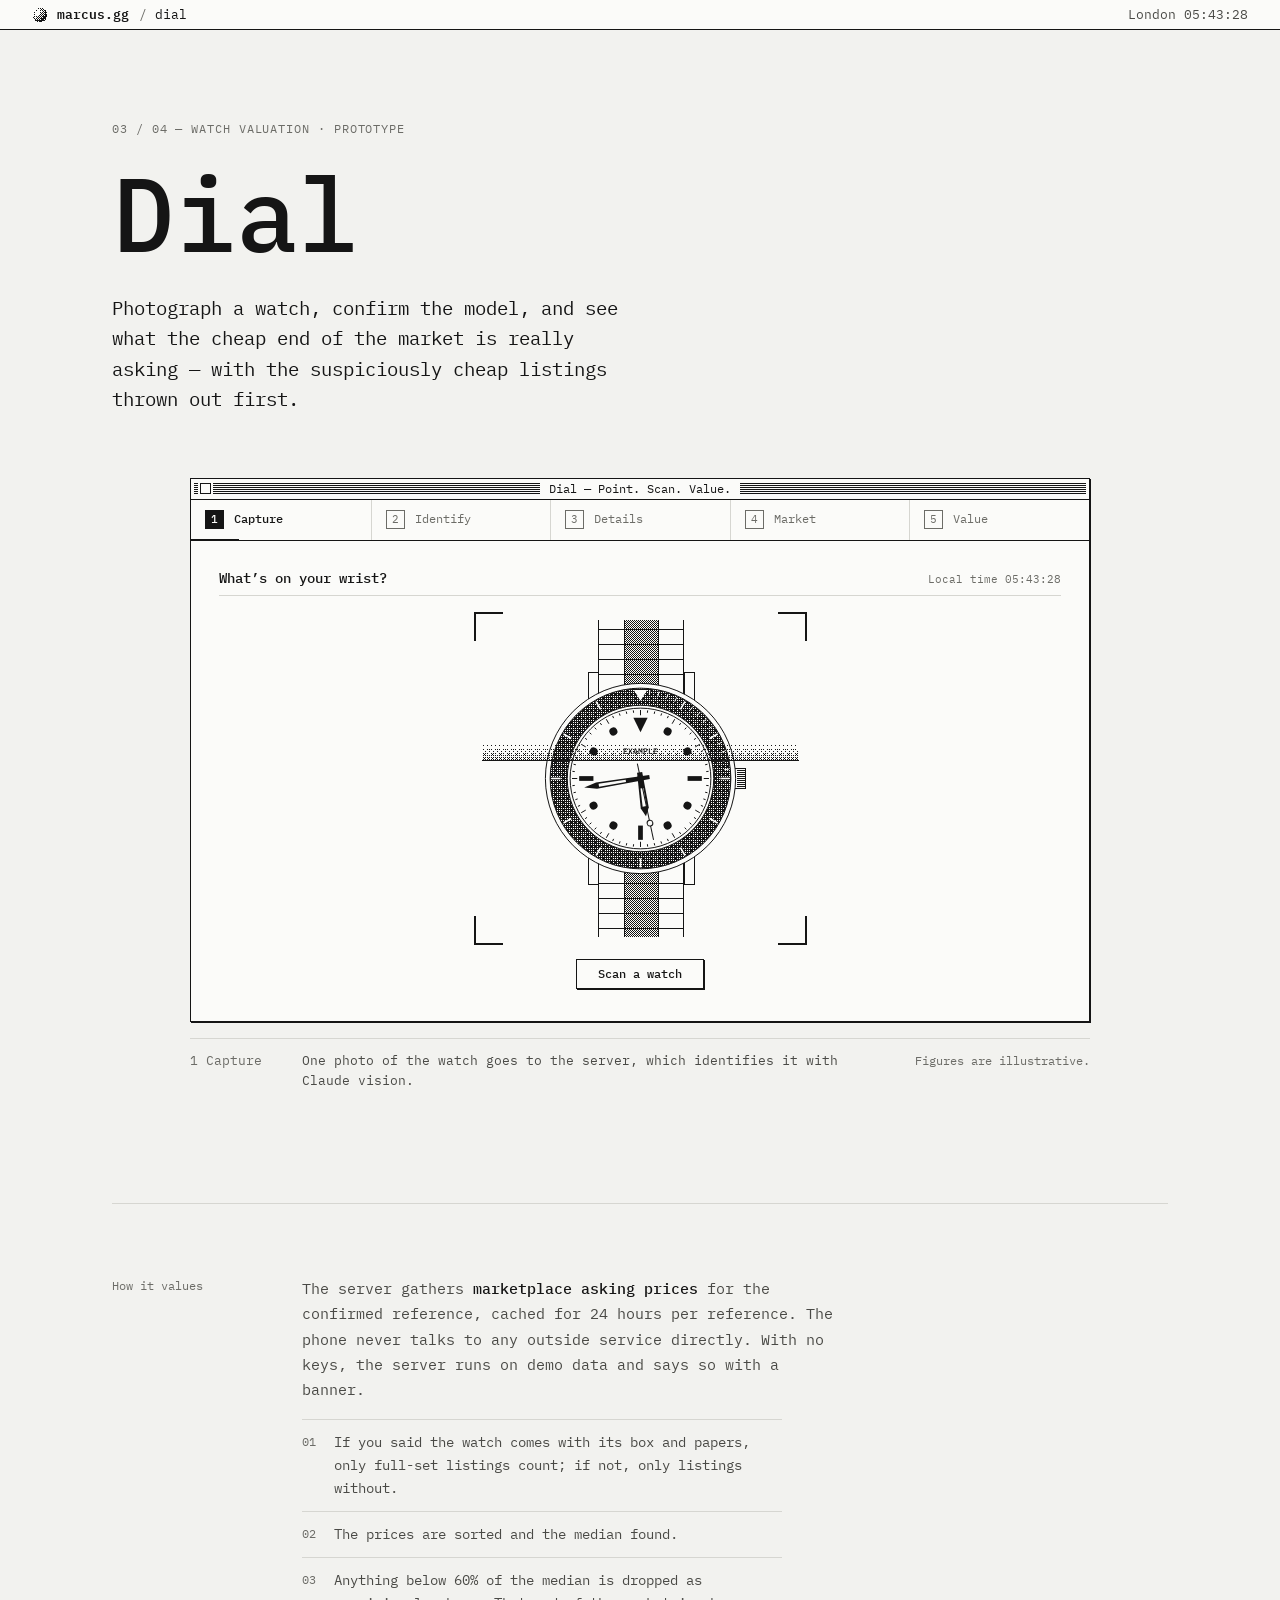
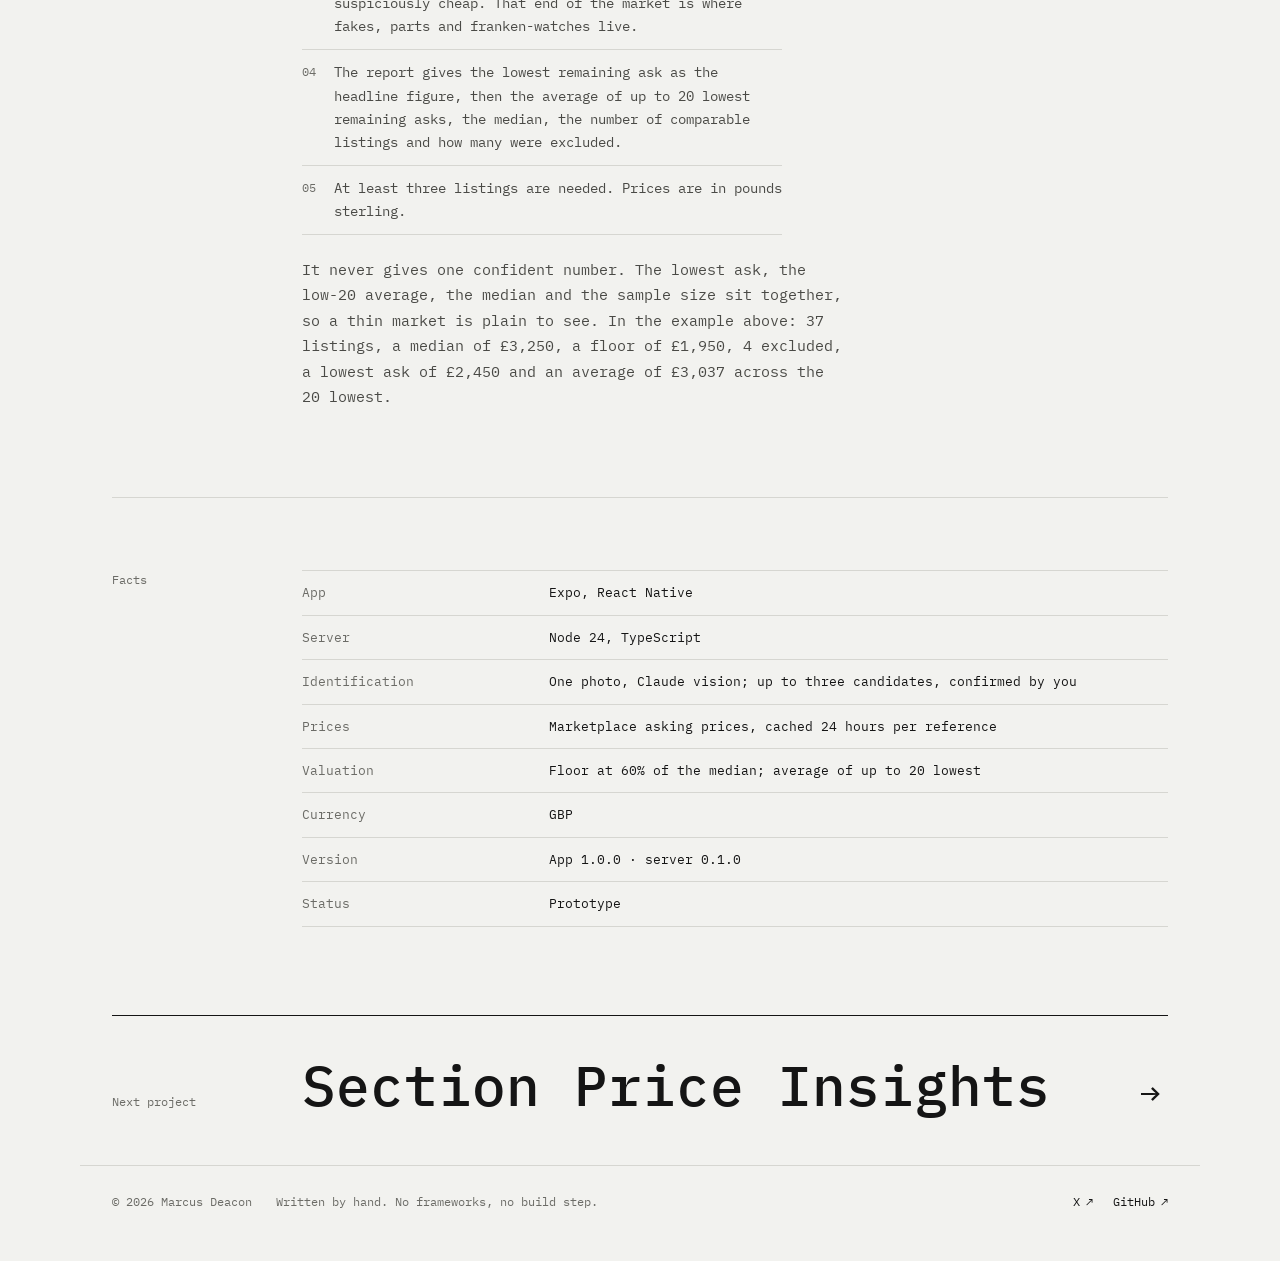
==== commit fd3e1b94: "Footer: copyright and links share a line on phones The footer is a grid now: one line on wide screen" ====
--- a/dial/index.html
+++ b/dial/index.html
@@ -100,7 +100,8 @@
   </nav>
 
   <footer>
-    <p class="foot-note"><span>© 2026 Marcus Deacon</span><span>Written by hand. No frameworks, no build step.</span></p>
+    <span class="foot-copy">© 2026 Marcus Deacon</span>
+    <span class="foot-hand">Written by hand. No&nbsp;frameworks, no build step.</span>
     <ul class="foot-links" aria-label="Elsewhere">
       <li><a href="https://x.com/nerhhx" target="_blank" rel="noopener">X <span class="go" aria-hidden="true">↗</span></a></li>
       <li><a href="https://github.com/Nerhh" target="_blank" rel="noopener">GitHub <span class="go" aria-hidden="true">↗</span></a></li>
--- a/css/style.css
+++ b/css/style.css
@@ -169,13 +169,18 @@
 
 /* ---------- footer ---------- */
 
+/* one line: copyright, the note, links on the right. On phones: copyright and links share the top line,
+   the note sits under them */
 footer {
   max-width: var(--max); margin: 0 auto; padding: 22px var(--gutter) 44px;
-  display: flex; flex-wrap: wrap; justify-content: space-between; align-items: baseline; gap: 12px 24px;
+  display: grid; grid-template-columns: auto minmax(0, 1fr) auto; grid-template-areas: "copy hand links";
+  align-items: baseline; gap: 10px 24px;
   border-top: 1px solid var(--rule);
   font-size: 11.5px; color: var(--ink-3);
 }
-.foot-note { display: flex; flex-wrap: wrap; gap: 8px 24px; margin: 0; }
+.foot-copy { grid-area: copy; }
+.foot-hand { grid-area: hand; text-wrap: balance; }
+.foot-links { grid-area: links; }
 /* each link is a padded key (24px+ to tap); the outer margins keep the text on the column edges, wrapped or not */
 .foot-links { display: flex; gap: 4px; list-style: none; margin: 0 -8px; padding: 0; }
 .foot-links a { display: inline-flex; gap: 6px; align-items: baseline; padding: 5px 8px; color: var(--ink); text-decoration: none; }
@@ -270,6 +275,10 @@
   .mb-dim { display: none; }
 }
 
+@media (max-width: 700px) {
+  footer { grid-template-columns: minmax(0, 1fr) auto; grid-template-areas: "copy links" "hand hand"; }
+}
+
 @media (max-width: 480px) {
   .menubar { padding: 0 6px; font-size: 12px; }
   .menubar a { padding: 0 7px; }
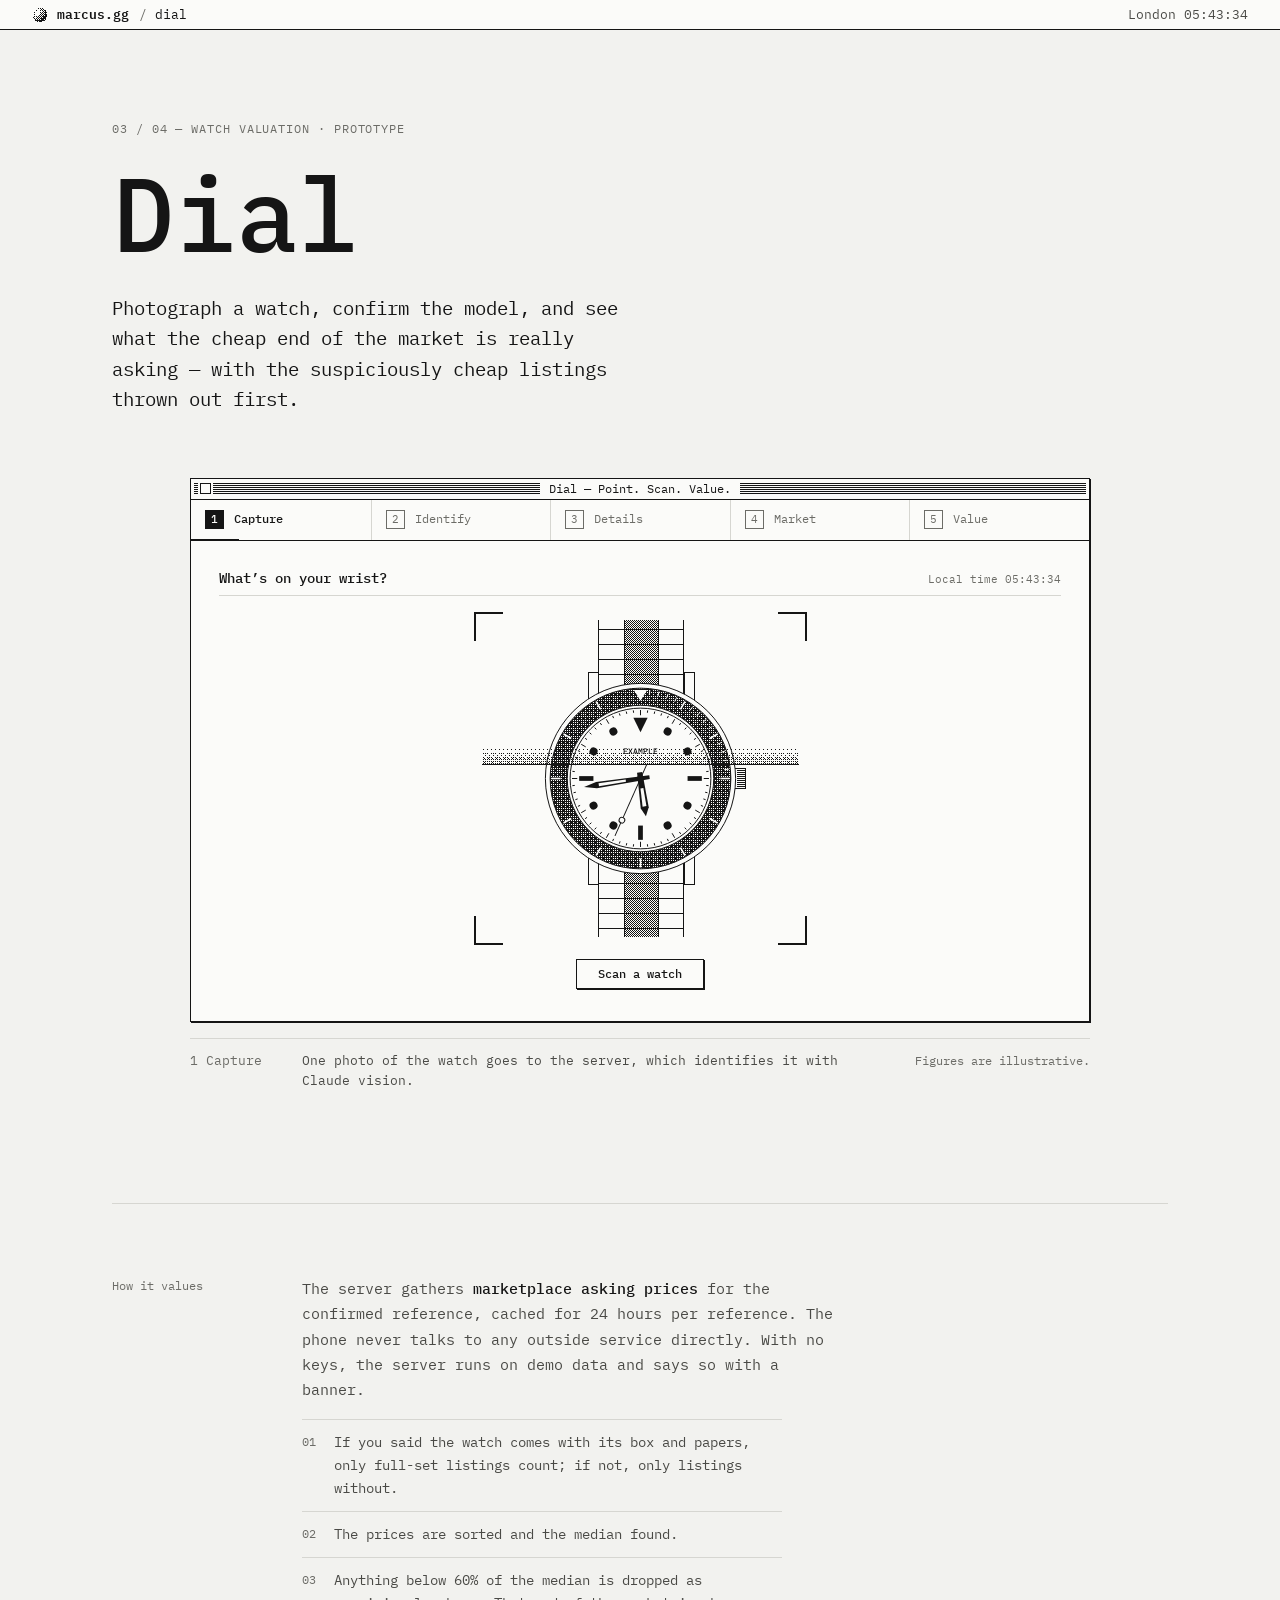
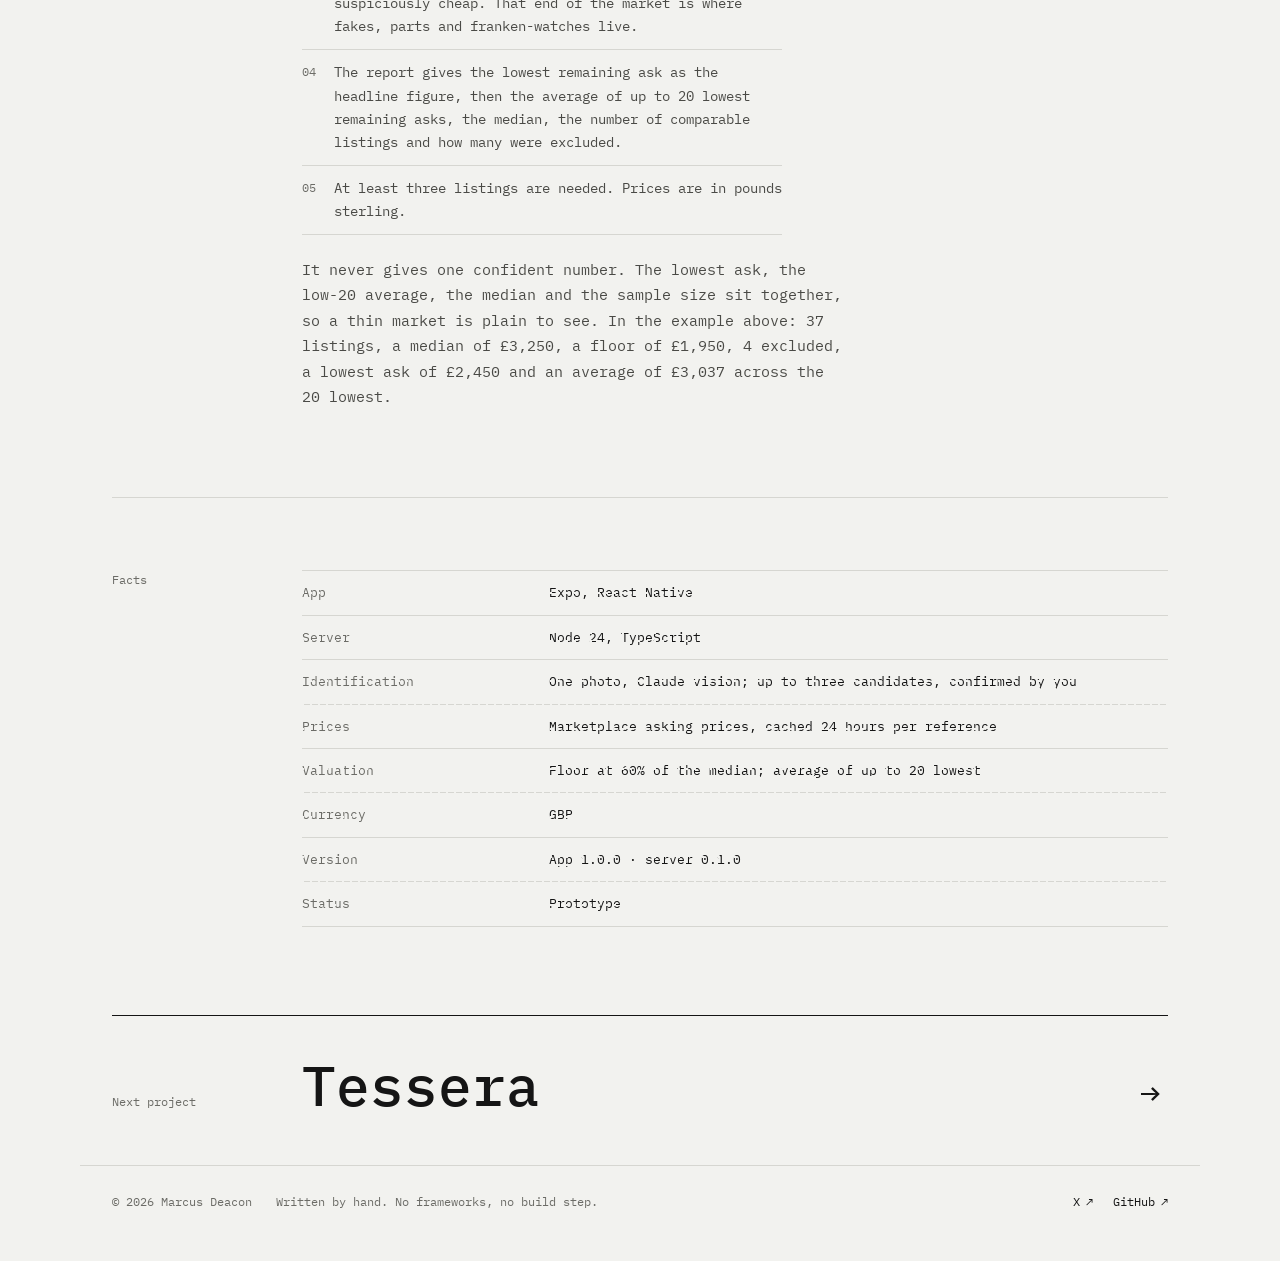
==== commit 3b4472a8: "Section Price Insights is now Tessera - The page moves to /tessera/, with its stylesheet and script " ====
--- a/dial/index.html
+++ b/dial/index.html
@@ -96,7 +96,7 @@
   </main>
 
   <nav class="pg-next" aria-label="Next project">
-    <a href="/insights/"><span class="k">Next project</span><span class="t">Section Price Insights</span><span class="go" aria-hidden="true">→</span></a>
+    <a href="/tessera/"><span class="k">Next project</span><span class="t">Tessera</span><span class="go" aria-hidden="true">→</span></a>
   </nav>
 
   <footer>
--- a/css/style.css
+++ b/css/style.css
@@ -92,7 +92,7 @@
 }
 .hero h1 { margin: 0 0 18px; font-size: clamp(34px, 6.2vw, 68px); font-weight: 500; line-height: 1.05; white-space: nowrap; }
 .role { margin: 0 0 34px; font-size: 13px; color: var(--ink-2); }
-.lede { margin: 0 0 34px; font-size: 16px; line-height: 1.62; max-width: 38ch; }
+.lede { margin: 0 0 34px; font-size: 16px; line-height: 1.62; max-width: 38ch; text-wrap: balance; }
 .now { font-size: 13px; color: var(--ink-2); }
 .caret {
   display: inline-block; width: 0.62em; height: 1.2em; margin-left: 4px; vertical-align: -0.24em;
@@ -187,23 +187,6 @@
 .foot-links .go { display: inline-block; transition: transform 0.24s steps(3, end); }
 .foot-links a:hover, .foot-links a:focus-visible { background: var(--ink); color: var(--paper); outline: none; }
 .foot-links a:hover .go, .foot-links a:focus-visible .go { transform: translate(2px, -2px); }
-
-/* ---------- log page ---------- */
-
-.sec {
-  display: grid; grid-template-columns: 150px minmax(0, 1fr); gap: 0 40px;
-  padding: 72px 0 88px; border-top: 1px solid var(--rule);
-}
-main > .sec:first-child { border-top: 0; }
-.sec-label {
-  position: sticky; top: calc(var(--bar-h) + 28px); align-self: start;
-  font-size: 12px; font-weight: 400; color: var(--ink-3); line-height: 1.4;
-}
-.sec-label .n { color: var(--ink); margin-right: 12px; }
-.entry h2 { margin: 0 0 18px; font-size: 20px; font-weight: 500; line-height: 1.3; }
-.entry p { margin: 0 0 16px; font-size: 14.5px; line-height: 1.75; color: var(--ink-2); max-width: 64ch; }
-.entry p:last-child { margin-bottom: 0; }
-.entry strong { color: var(--ink); font-weight: 500; }
 
 /* ---------- project pages: the shared frame (each page lays out its own middle) ---------- */
 
@@ -267,8 +250,7 @@
   .fig { justify-self: center; max-width: 340px; }
   .pj { grid-template-columns: minmax(0, 1fr); padding: 44px 0; }
   .about { grid-template-columns: 1fr; }
-  .sec, .pg-facts { grid-template-columns: 1fr; padding: 52px 0 64px; }
-  .sec-label { position: static; margin-bottom: 26px; }
+  .pg-facts { grid-template-columns: 1fr; padding: 52px 0 64px; }
   .pg-facts h2 { margin-bottom: 20px; }
   .pg-next a { grid-template-columns: minmax(0, 1fr) auto; }
   .pg-next .k { grid-column: 1 / -1; margin-bottom: 8px; }
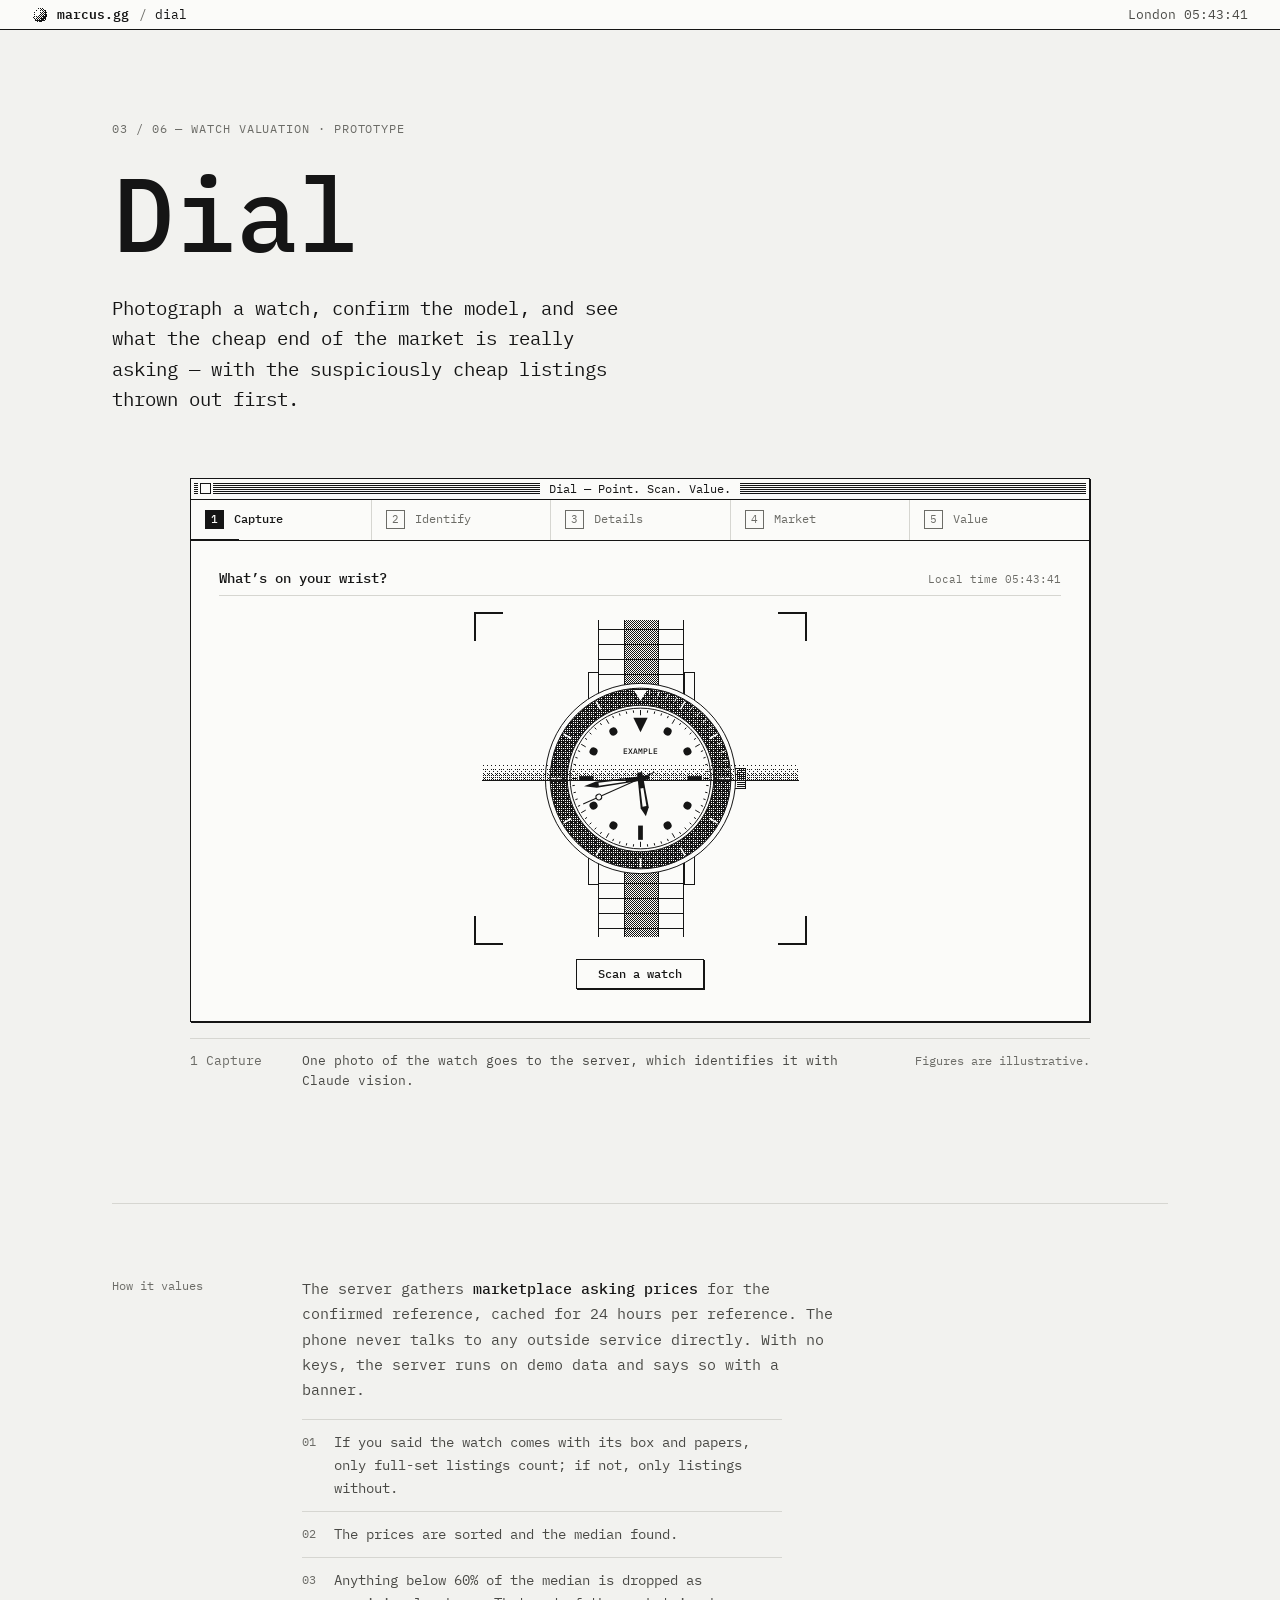
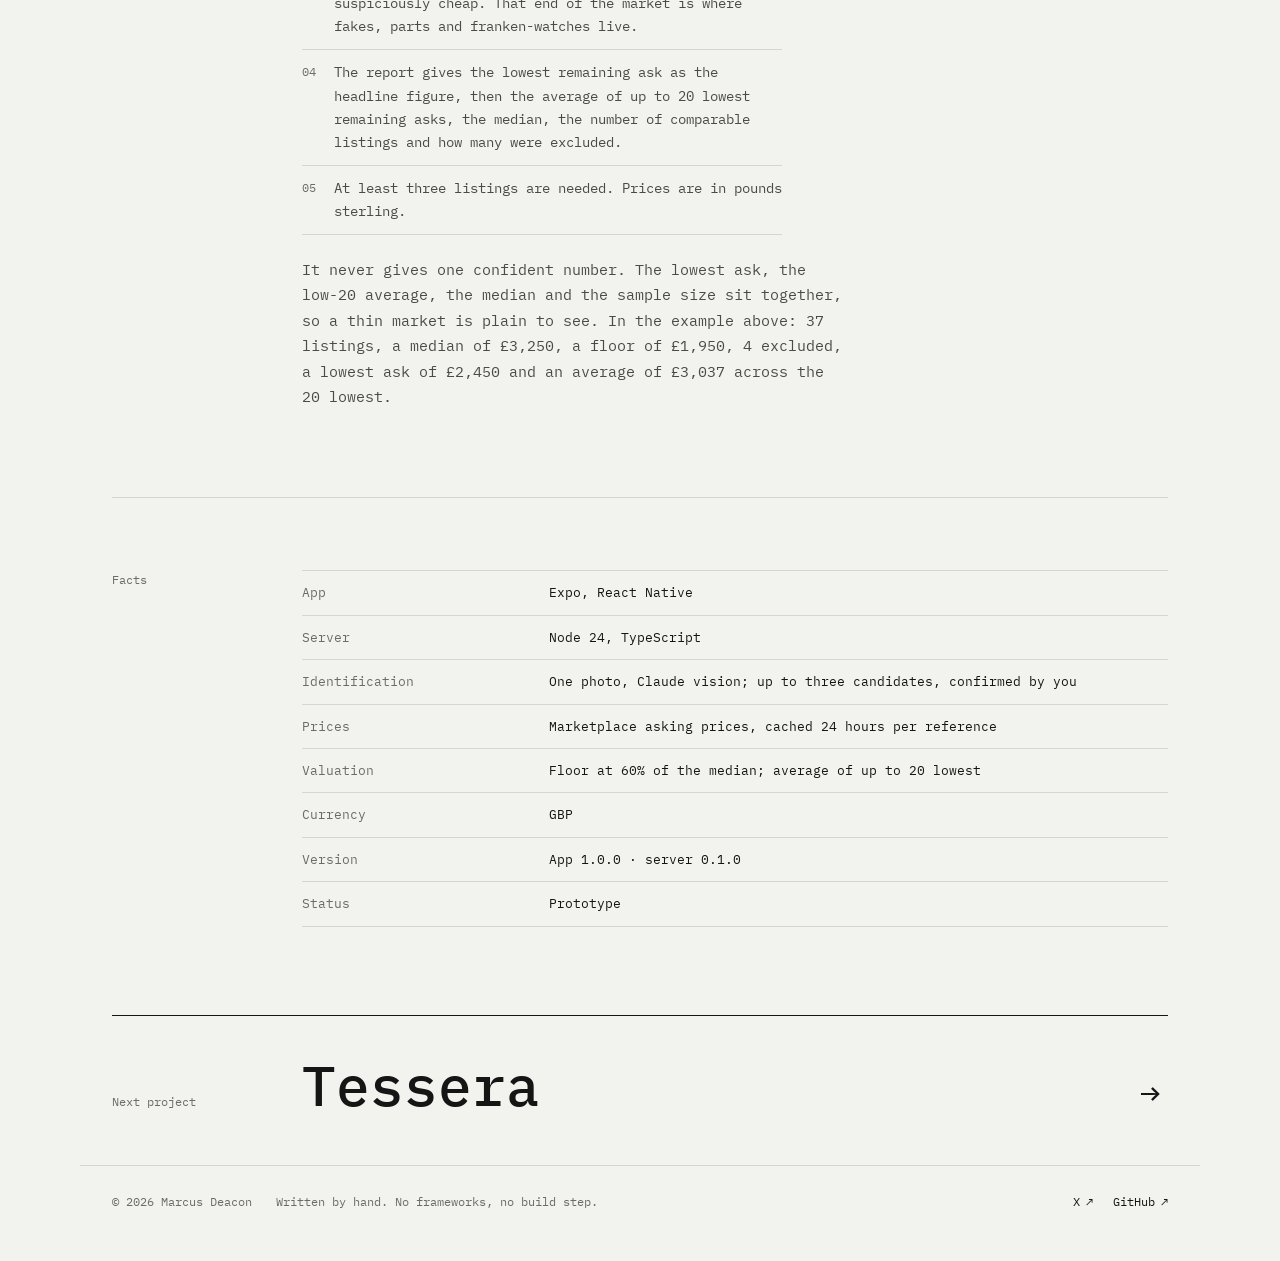
==== commit 9a64cde2: "More projects: Admit and TFT Copilot, behind one band on the index The index stays at four rows. Bel" ====
--- a/dial/index.html
+++ b/dial/index.html
@@ -32,7 +32,7 @@
 
   <main>
     <header class="pg-head">
-      <p class="pg-kicker" data-dz data-at="120">03 / 04 — Watch valuation · Prototype</p>
+      <p class="pg-kicker" data-dz data-at="120">03 / 06 — Watch valuation · Prototype</p>
       <h1 data-type data-at="260" data-cps="60">Dial</h1>
       <p class="pg-lede" data-dz data-at="1100">Photograph a watch, confirm the model, and see what the cheap end of the market is really asking — with the suspiciously cheap listings thrown out first.</p>
     </header>
--- a/css/style.css
+++ b/css/style.css
@@ -156,6 +156,33 @@
 .pj:hover .pj-open .go, .pj:focus-visible .pj-open .go { transform: translateX(6px); }
 .pj:focus-visible { outline: none; }
 .pj-fig .mini { width: 100%; height: clamp(200px, 22vw, 264px); }
+
+/* ---------- more projects: one band at the foot of the index, a two-up grid on /more/ ---------- */
+
+/* the band reads like the next-project link: an ink rule, then one padded key that inverts as a whole;
+   it names what's behind it so the index never has to grow */
+.more { border-top: 1px solid var(--ink); }
+.more a {
+  display: grid; grid-template-columns: minmax(0, 1fr) auto; gap: 10px 40px; align-items: center;
+  margin: 0 -12px; padding: 34px 20px 38px 12px; text-decoration: none;
+}
+.more-n, .more-t, .more-l { grid-column: 1; justify-self: start; }
+.more-n { font-size: 12px; color: var(--ink-3); font-variant-numeric: tabular-nums; }
+.more-t { font-size: clamp(26px, 3.2vw, 34px); font-weight: 500; line-height: 1.15; }
+.more-l { display: grid; gap: 2px; font-size: 13px; line-height: 1.6; color: var(--ink-2); }
+.more-go { grid-column: 2; grid-row: 1 / 4; font-size: clamp(22px, 3vw, 34px); transition: transform 0.24s steps(3, end); }
+.more a:hover, .more a:focus-visible { background: var(--ink); color: var(--paper); outline: none; }
+.more a:hover .more-n, .more a:focus-visible .more-n, .more a:hover .more-l, .more a:focus-visible .more-l { color: var(--rule-2); }
+.more a:hover .more-go, .more a:focus-visible .more-go { transform: translateX(8px); }
+
+.more-grid { display: grid; grid-template-columns: repeat(2, minmax(0, 1fr)); gap: 0 56px; margin-bottom: 40px; border-top: 1px solid var(--rule); }
+.more-grid li { padding: 44px 0 52px; border-bottom: 1px solid var(--rule); }
+.more-grid .pj, .more-grid li:first-child .pj { grid-template-columns: minmax(0, 1fr); align-items: start; gap: 30px; padding: 0; border-top: 0; }
+.more-grid .pj-fig { order: -1; }
+.more-grid .pj-fig .mini { height: clamp(220px, 21vw, 252px); }
+.more-grid .pj-line { max-width: 46ch; }
+/* "More projects" is thirteen glyphs: on the narrowest phones it shrinks to fit rather than run off the page */
+.pg-more .pg-head h1 { font-size: min(104px, max(30px, calc((100vw - 2 * var(--gutter)) / 8.6))); }
 
 
 /* ---------- about ---------- */
@@ -249,6 +276,9 @@
   .hero { grid-template-columns: 1fr; min-height: 0; padding: 44px 0 56px; }
   .fig { justify-self: center; max-width: 340px; }
   .pj { grid-template-columns: minmax(0, 1fr); padding: 44px 0; }
+  .more-grid { grid-template-columns: minmax(0, 1fr); }
+  .more-grid li { padding: 40px 0 44px; }
+  .more a { gap: 10px 24px; padding: 30px 16px 34px 12px; }
   .about { grid-template-columns: 1fr; }
   .pg-facts { grid-template-columns: 1fr; padding: 52px 0 64px; }
   .pg-facts h2 { margin-bottom: 20px; }
